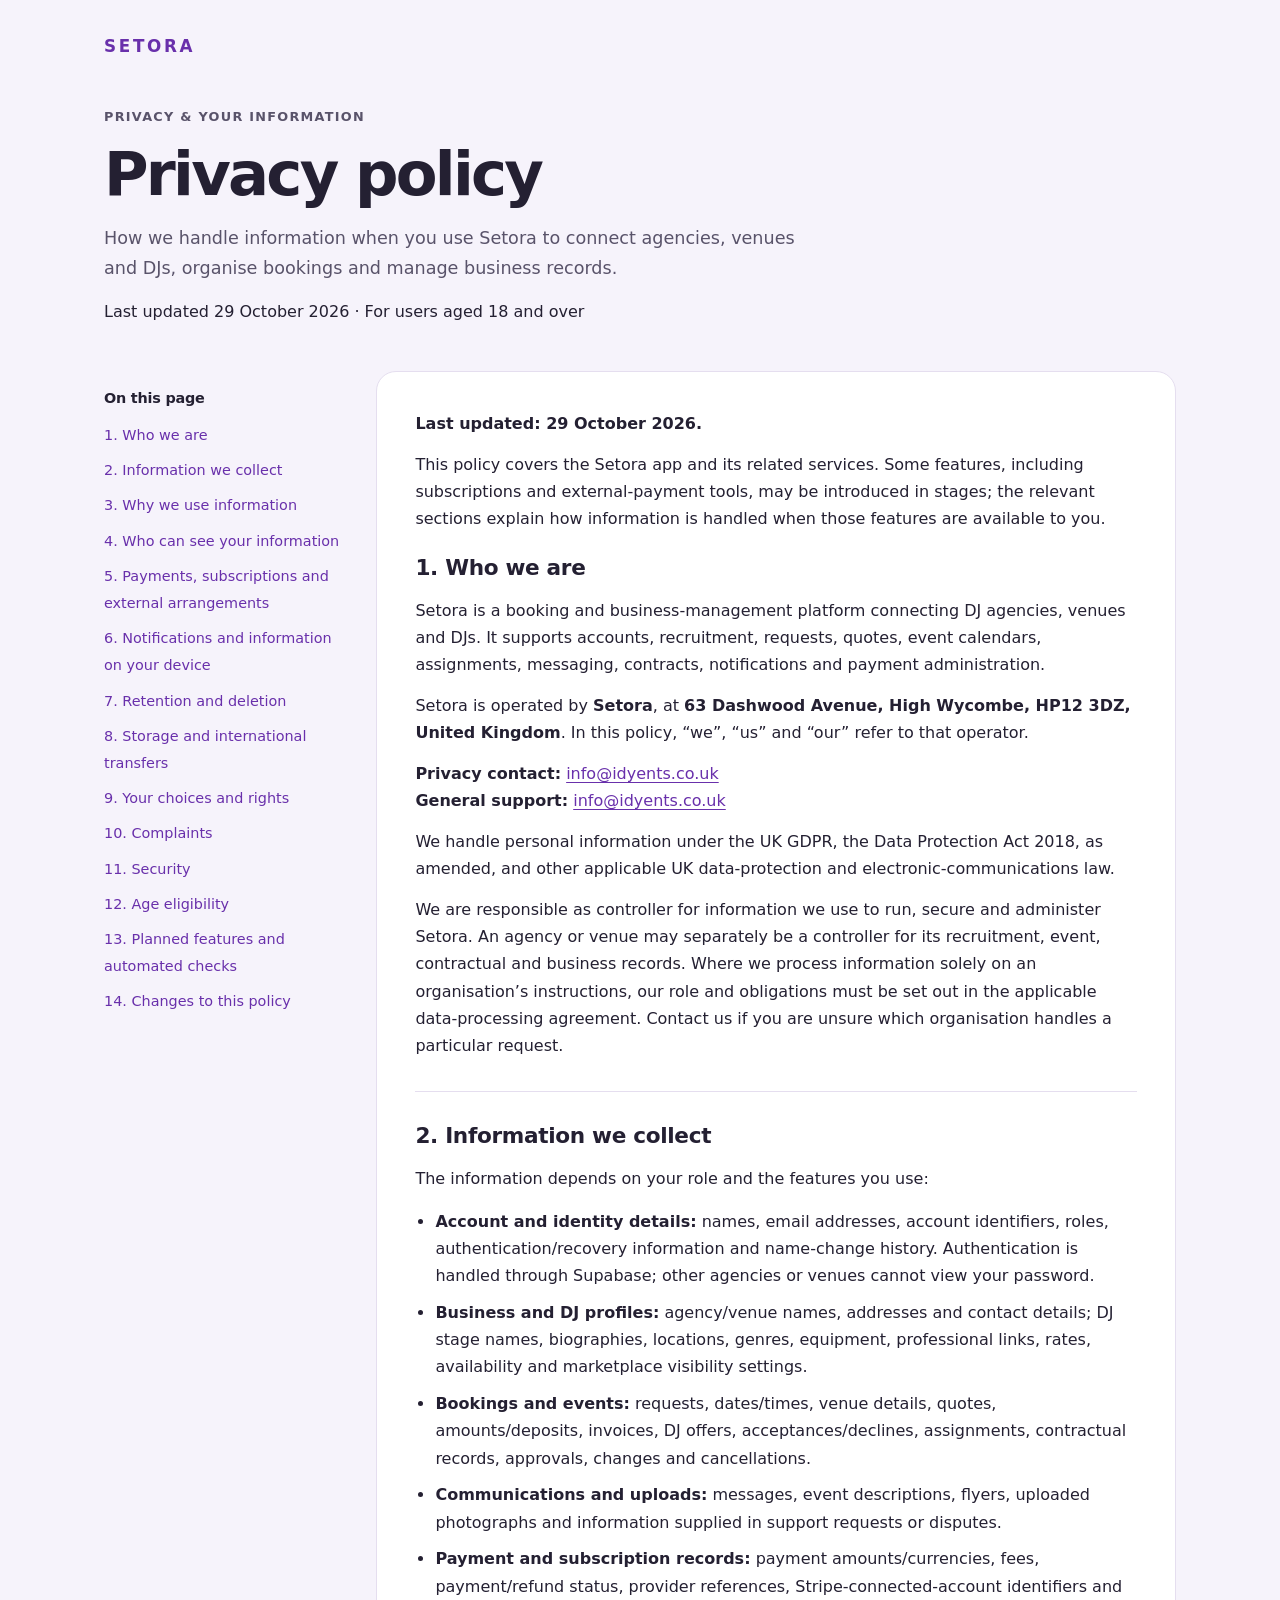
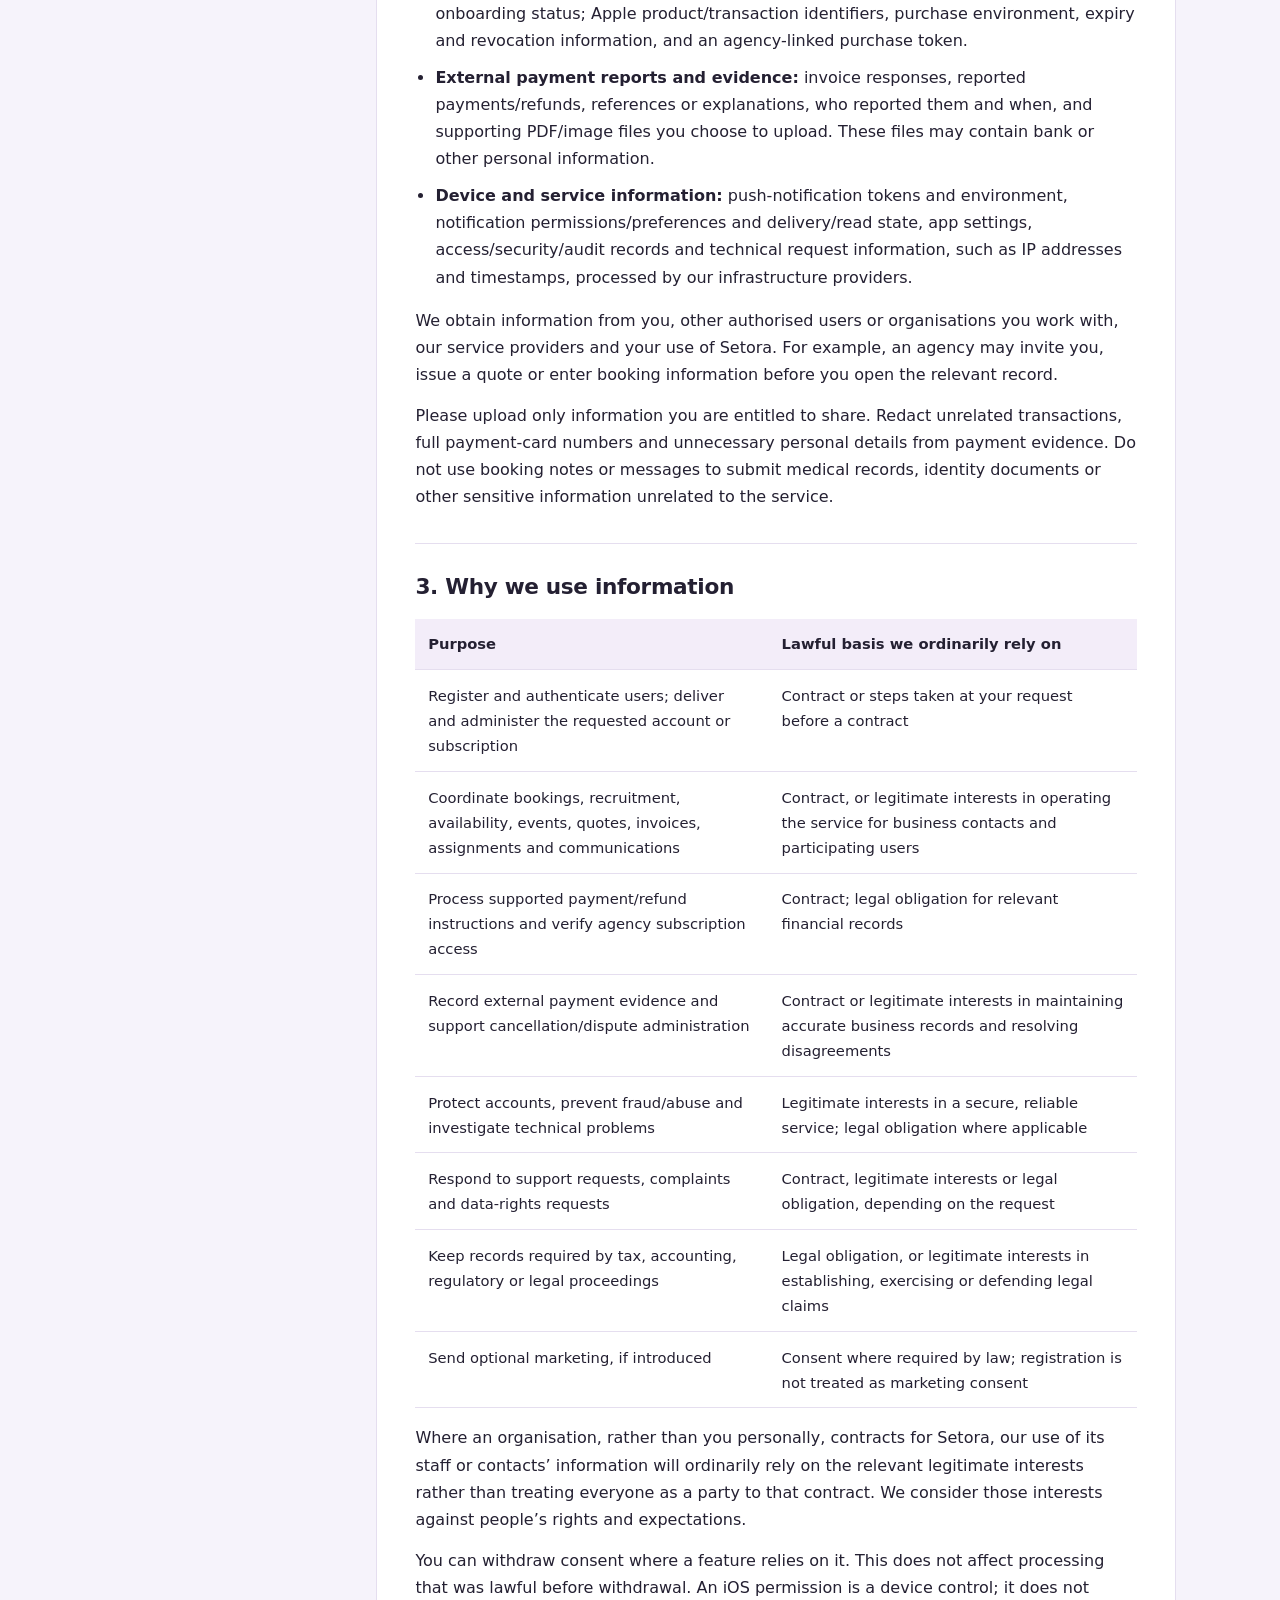
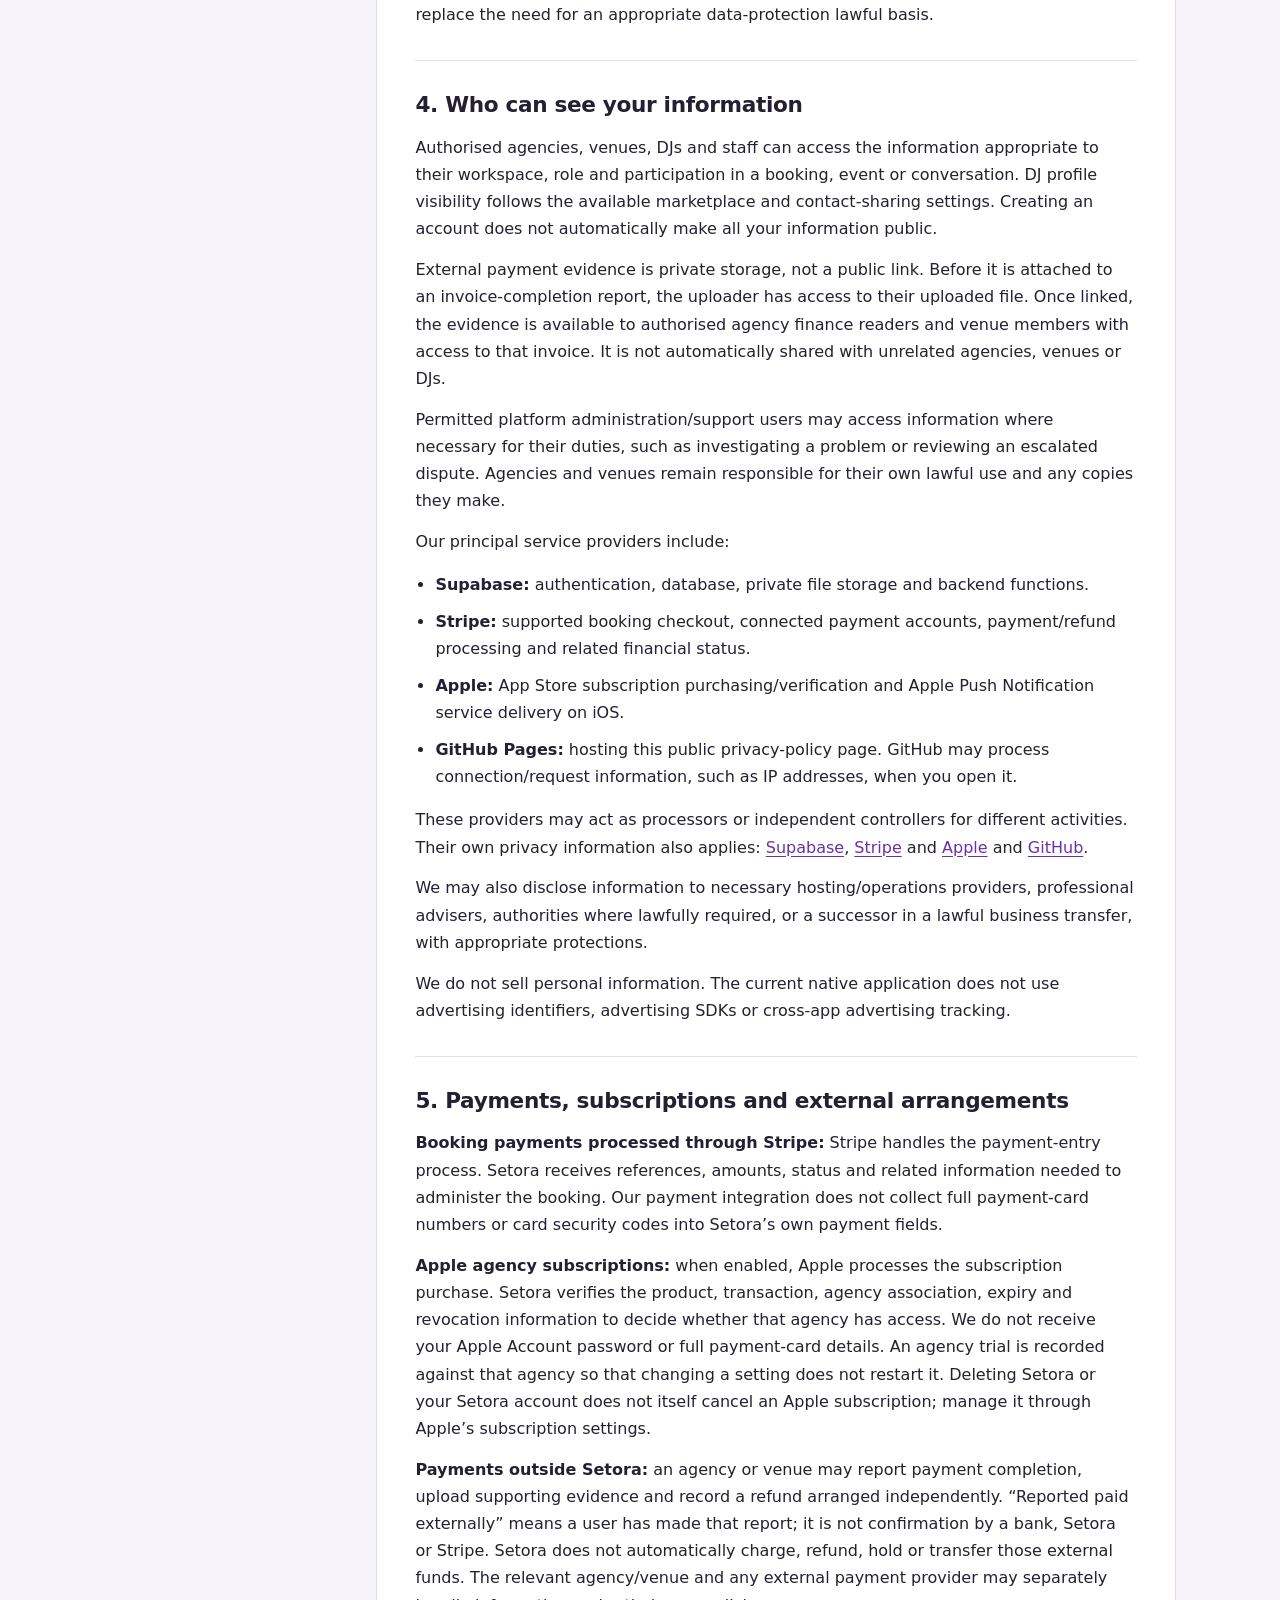
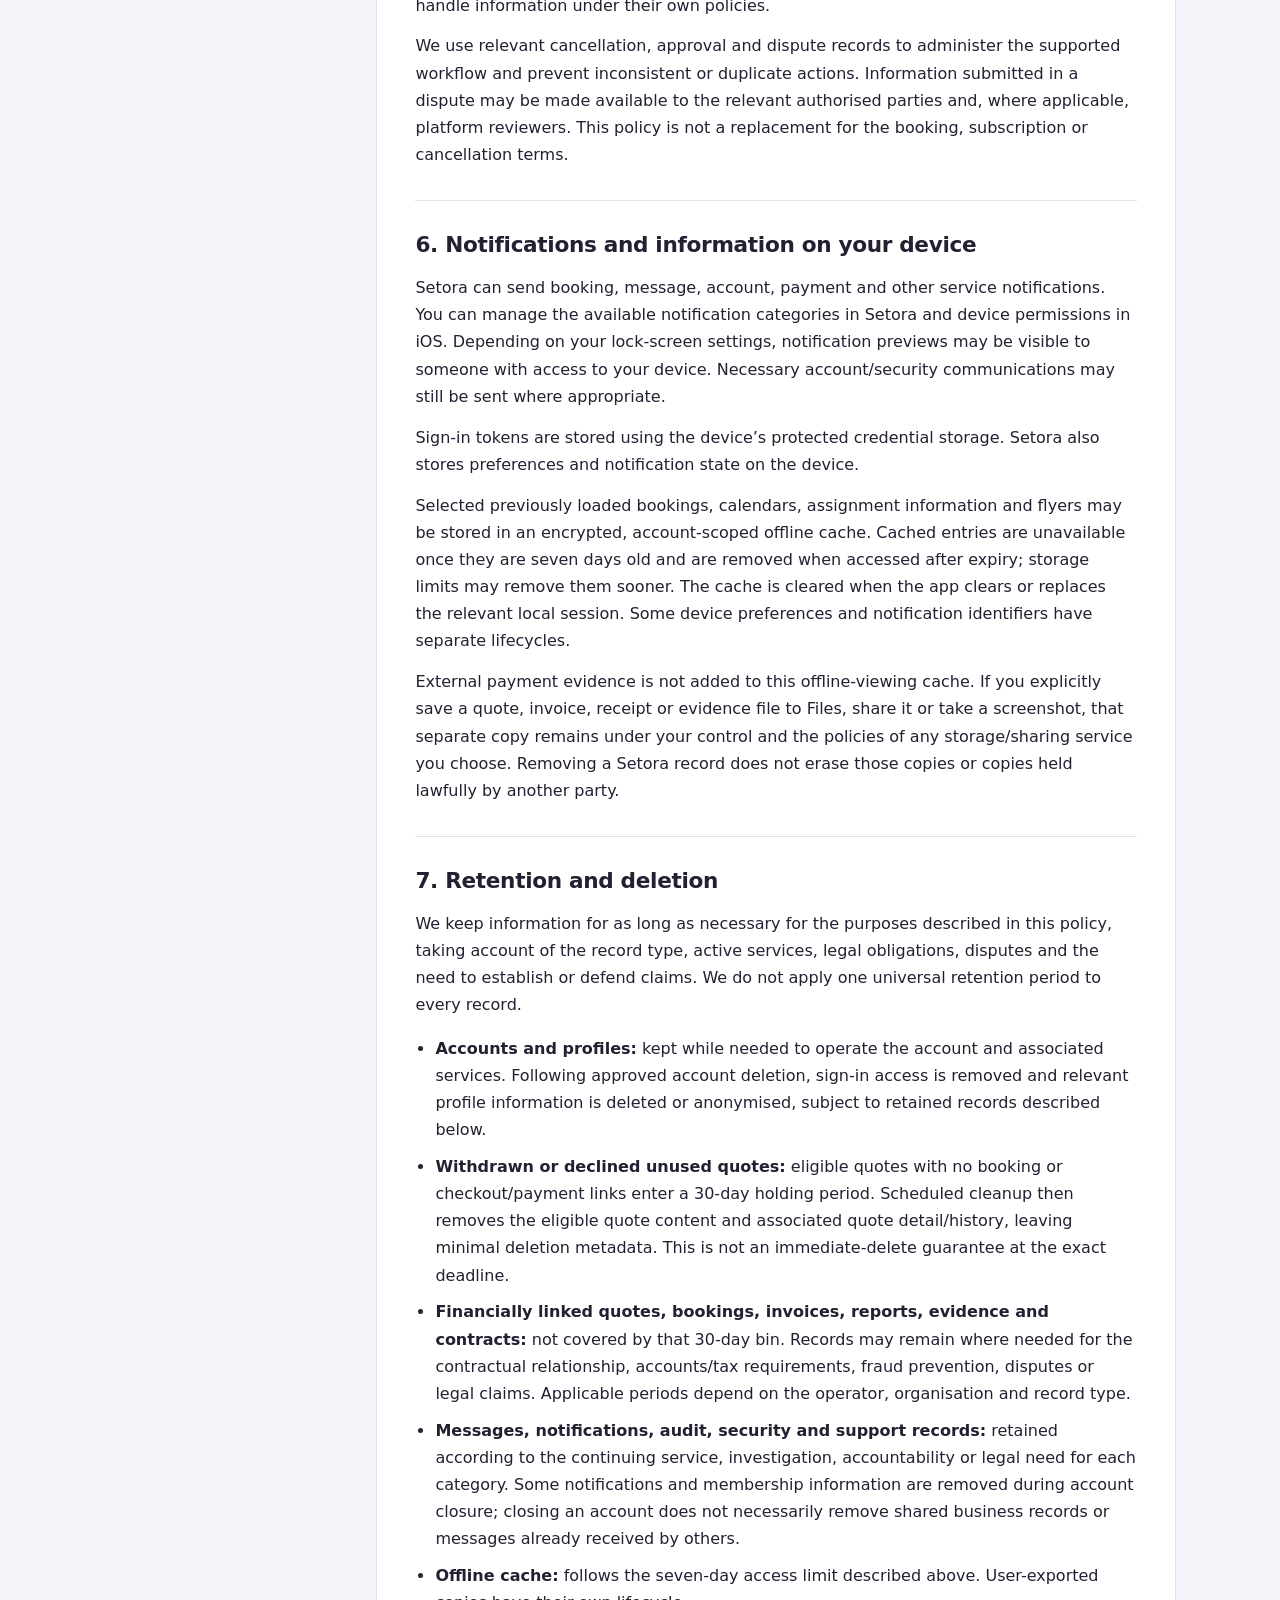
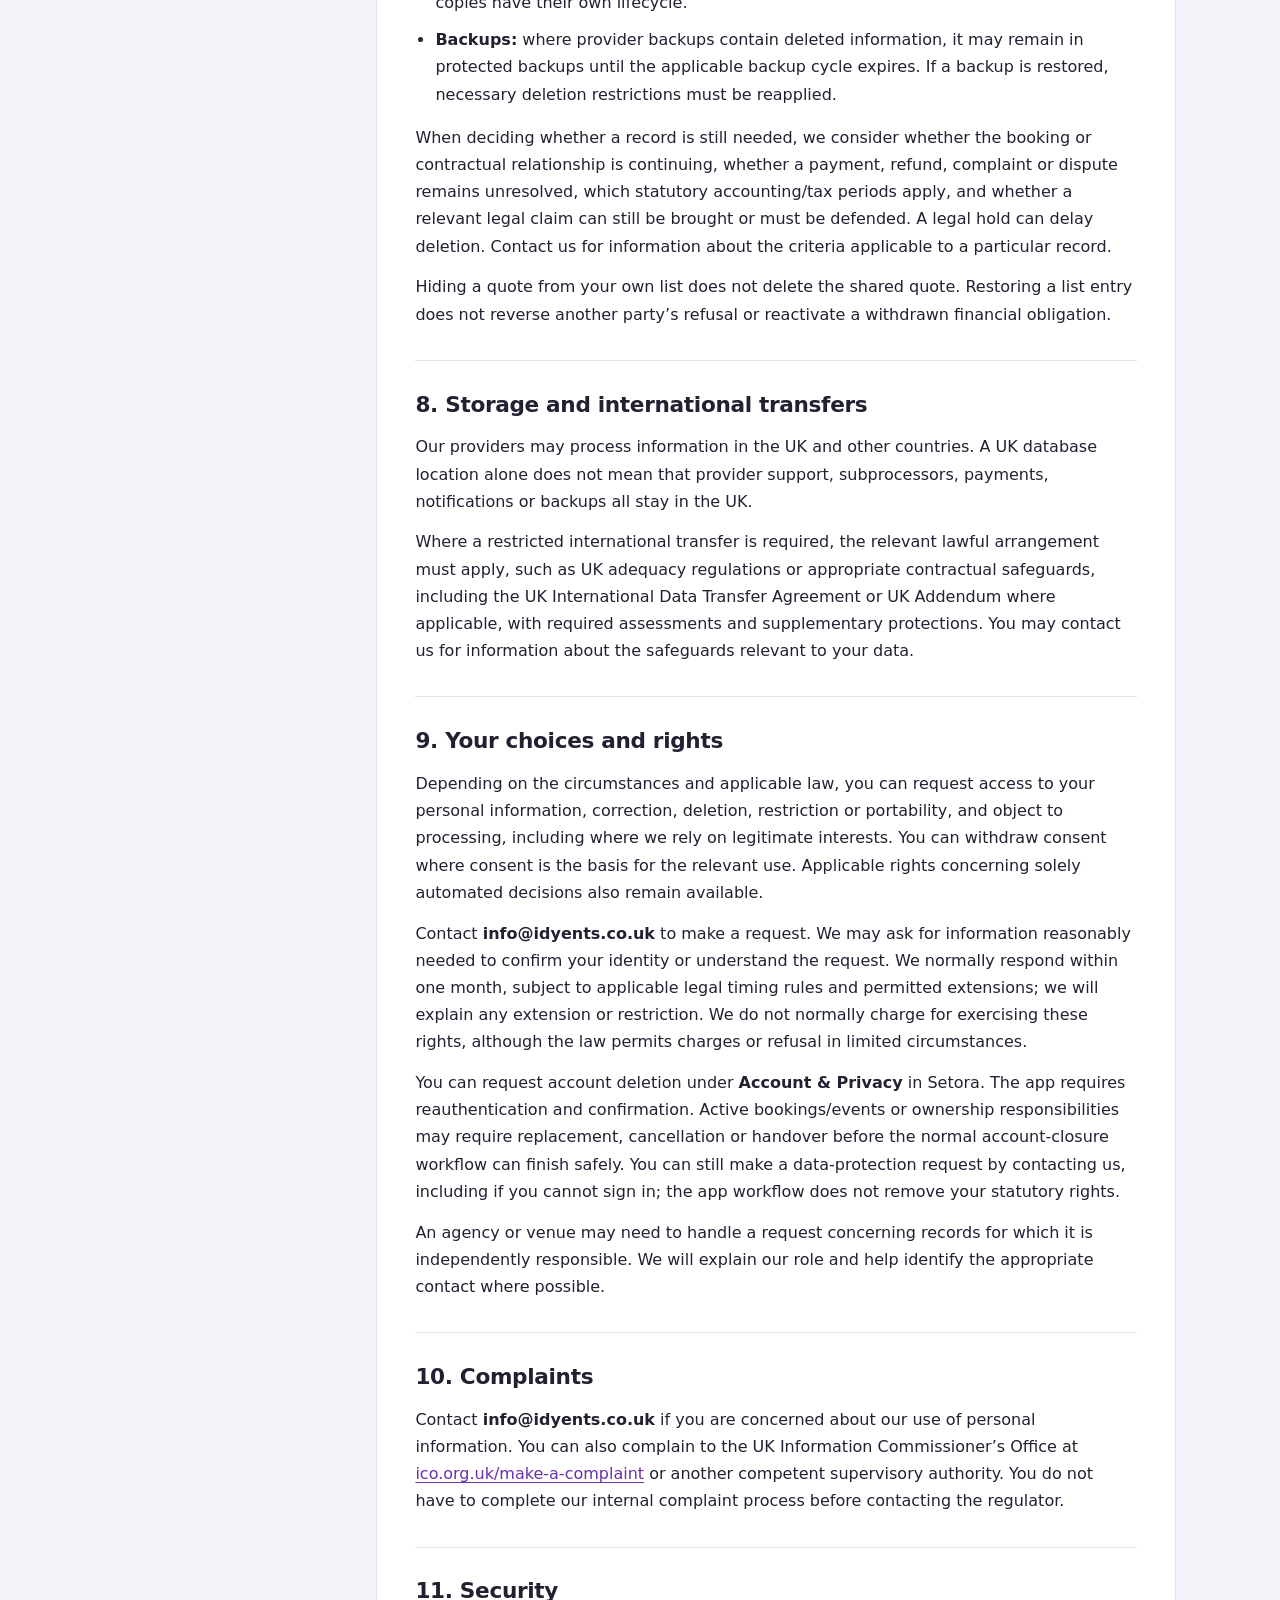
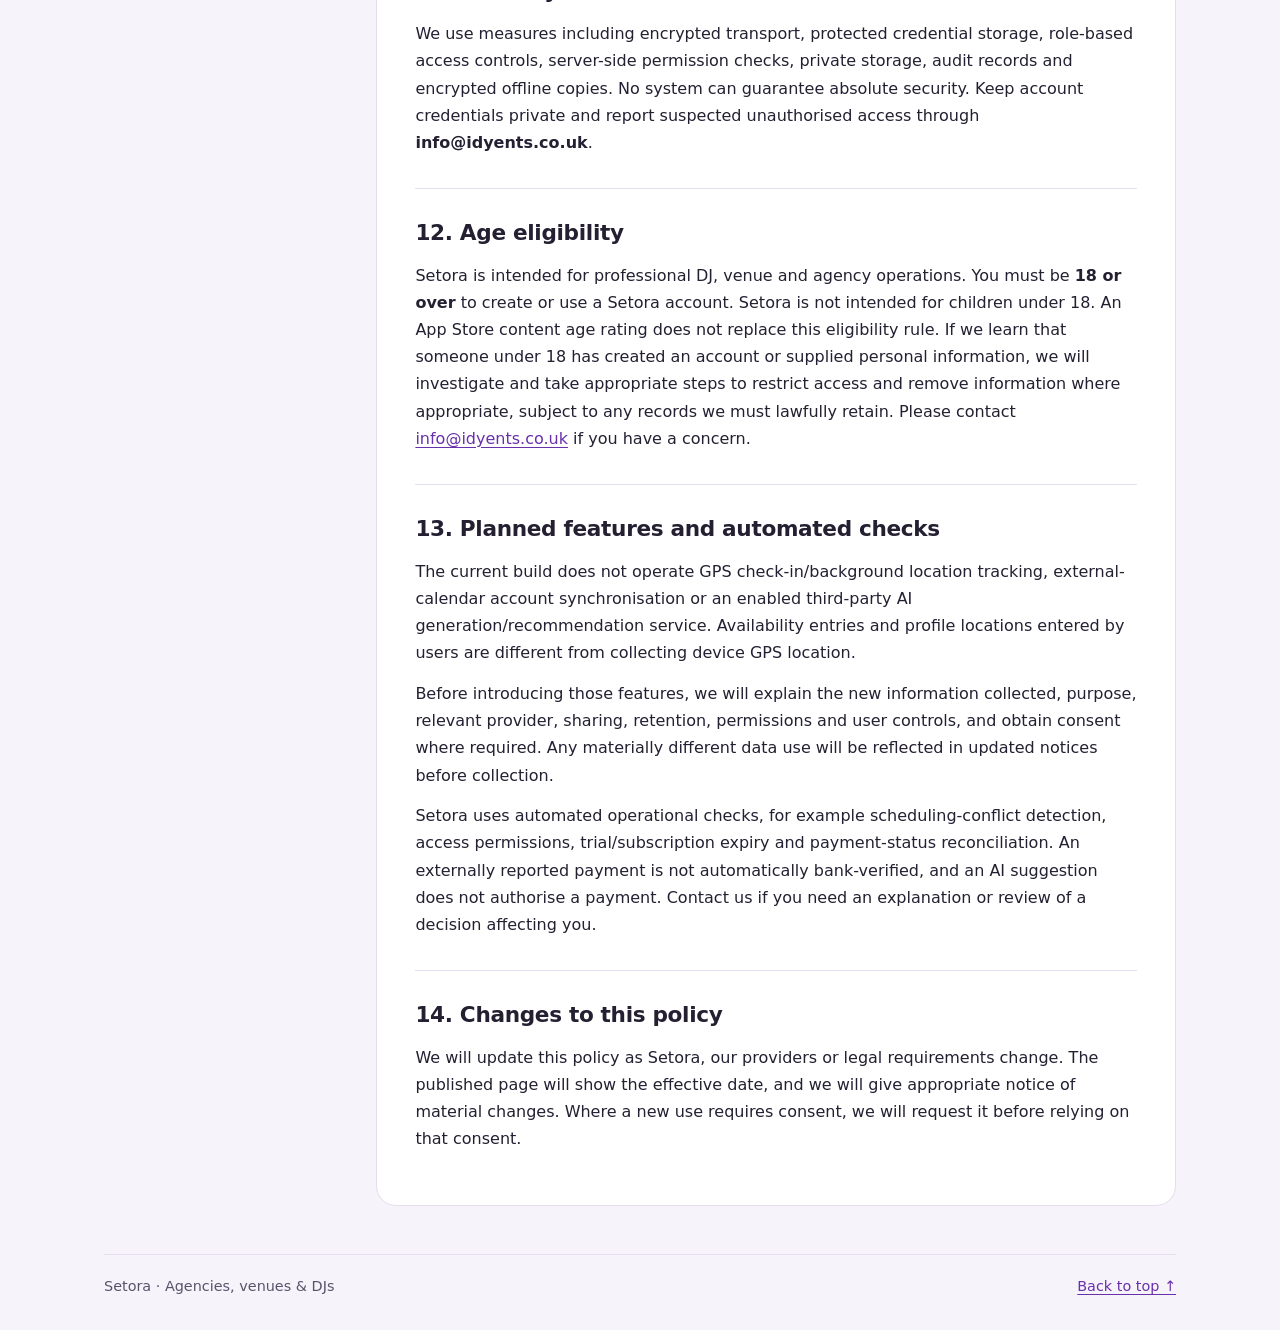
==== index.html @ c03aa136 "Publish Setora privacy policy" ====
<!doctype html>
<html lang="en-GB">
<head>
<meta charset="utf-8">
<meta name="viewport" content="width=device-width, initial-scale=1">
<meta name="robots" content="noindex, nofollow">
<meta name="description" content="How Setora handles personal information for DJ agencies, venues and DJs, including bookings, subscriptions, invoices and payment evidence.">
<title>Privacy Policy | Setora</title>
<style>
:root{color-scheme:light;--ink:#242032;--muted:#59536a;--purple:#6930ab;--line:#e5deef;--paper:#fff;--bg:#f6f3fb}
*{box-sizing:border-box}html{scroll-padding-top:1.5rem}body{margin:0;background:var(--bg);color:var(--ink);font:1rem/1.7 system-ui,-apple-system,BlinkMacSystemFont,"Segoe UI",sans-serif}
a{color:var(--purple);text-underline-offset:.18em;overflow-wrap:anywhere}a:hover{text-decoration-thickness:2px}a:focus-visible,[tabindex]:focus-visible{outline:3px solid #7532b8;outline-offset:4px;border-radius:3px}
.skip{position:absolute;left:1rem;top:-5rem;padding:.7rem;background:#fff;z-index:5}.skip:focus{top:1rem}
.masthead{max-width:1120px;margin:auto;padding:2rem 1.5rem 1rem}.brand{font-size:1.05rem;font-weight:800;letter-spacing:.16em;color:var(--purple)}
.hero{max-width:1120px;margin:auto;padding:1rem 1.5rem 2rem}.eyebrow{text-transform:uppercase;letter-spacing:.1em;color:var(--muted);font-size:.8rem;font-weight:700}h1{font-size:clamp(2.3rem,7vw,3.8rem);line-height:1.1;letter-spacing:-.045em;margin:.45rem 0 1rem}.intro{max-width:65ch;font-size:1.1rem;color:var(--muted)}
.draft{margin:1.5rem 0 0;padding:1rem 1.2rem;background:#fff7e7;border:1px solid #d8b267;border-radius:12px;color:#5b3f0e;max-width:80ch}
.layout{max-width:1120px;margin:auto;display:grid;grid-template-columns:240px minmax(0,1fr);gap:2rem;padding:0 1.5rem 3rem}nav{align-self:start;padding:1.1rem 0}nav h2{font-size:.9rem;margin:0 0 .8rem}nav ol{list-style:none;margin:0;padding:0}nav li{margin:0 0 .5rem}nav a{font-size:.9rem;text-decoration:none}nav a:hover{text-decoration:underline}
article{background:var(--paper);border:1px solid var(--line);border-radius:20px;padding:clamp(1.2rem,4vw,2.4rem);min-width:0}article>p:first-child{margin-top:0}section+section{border-top:1px solid var(--line);margin-top:2rem;padding-top:.5rem}h2{font-size:1.35rem;line-height:1.4;margin:1.3rem 0 .8rem;letter-spacing:-.015em}p{margin:.85rem 0}ul{padding-left:1.25rem}li{margin:.6rem 0}strong{font-weight:650}.placeholder{background:#fff3d4;color:#664900;border-radius:3px;padding:0 .12em;overflow-wrap:anywhere}
.table-wrap{overflow-x:auto;margin:1rem 0}table{width:100%;border-collapse:collapse;font-size:.92rem}th,td{border-bottom:1px solid var(--line);padding:.8rem;text-align:left;vertical-align:top}th{background:#f3edf9}td:first-child{width:49%}
footer{max-width:1120px;margin:auto;padding:0 1.5rem 2rem;color:var(--muted);font-size:.9rem}.footer-inner{border-top:1px solid var(--line);padding-top:1.2rem;display:flex;justify-content:space-between;gap:1rem;flex-wrap:wrap}
@media(max-width:780px){.layout{grid-template-columns:1fr;gap:1rem}nav{border:1px solid var(--line);border-radius:14px;padding:1rem;background:#fff}nav ol{columns:2;column-gap:1.2rem}nav li{break-inside:avoid}.hero{padding-bottom:1.25rem}}@media(max-width:420px){nav ol{columns:1}th,td{padding:.55rem}.layout{padding-inline:1rem}.hero,.masthead{padding-inline:1rem}}
@media print{body{background:#fff;color:#000;font-size:10pt}.skip,nav,.draft,.footer-inner a{display:none}.layout{display:block;padding:0;max-width:none}article{border:0;padding:0}.masthead,.hero{padding:.5rem 0}h1{font-size:26pt}h2{break-after:avoid}.placeholder{background:none;color:#000;border:1px solid #999}.table-wrap{overflow:visible}a{color:#000}footer{padding:.5rem 0}section{break-inside:auto}}
</style>
</head>
<body id="top">
<a class="skip" href="#policy">Skip to privacy policy</a>
<header class="masthead"><span class="brand">SETORA</span></header>
<div class="hero">
<p class="eyebrow">Privacy &amp; your information</p>
<h1>Privacy policy</h1>
<p class="intro">How we handle information when you use Setora to connect agencies, venues and DJs, organise bookings and manage business records.</p>
<p class="updated">Last updated 29 October 2026 · For users aged 18 and over</p>
</div>
<div class="layout">
<nav aria-label="Policy contents"><h2>On this page</h2><ol><li><a href="#section-1">1. Who we are</a></li><li><a href="#section-2">2. Information we collect</a></li><li><a href="#section-3">3. Why we use information</a></li><li><a href="#section-4">4. Who can see your information</a></li><li><a href="#section-5">5. Payments, subscriptions and external arrangements</a></li><li><a href="#section-6">6. Notifications and information on your device</a></li><li><a href="#section-7">7. Retention and deletion</a></li><li><a href="#section-8">8. Storage and international transfers</a></li><li><a href="#section-9">9. Your choices and rights</a></li><li><a href="#section-10">10. Complaints</a></li><li><a href="#section-11">11. Security</a></li><li><a href="#section-12">12. Age eligibility</a></li><li><a href="#section-13">13. Planned features and automated checks</a></li><li><a href="#section-14">14. Changes to this policy</a></li></ol></nav>
<main id="policy" tabindex="-1"><article aria-label="Setora privacy policy"><p><strong>Last updated: 29 October 2026.</strong></p><p>This policy covers the Setora app and its related services. Some features, including subscriptions and external-payment tools, may be introduced in stages; the relevant sections explain how information is handled when those features are available to you.</p><section id="section-1" aria-labelledby="section-1-heading"><h2 id="section-1-heading">1. Who we are</h2><p>Setora is a booking and business-management platform connecting DJ agencies, venues and DJs. It supports accounts, recruitment, requests, quotes, event calendars, assignments, messaging, contracts, notifications and payment administration.</p><p>Setora is operated by <strong>Setora</strong>, at <strong>63 Dashwood Avenue, High Wycombe, HP12 3DZ, United Kingdom</strong>. In this policy, “we”, “us” and “our” refer to that operator.</p><p><strong>Privacy contact:</strong> <a href="mailto:info@idyents.co.uk">info@idyents.co.uk</a><br><strong>General support:</strong> <a href="mailto:info@idyents.co.uk">info@idyents.co.uk</a></p><p>We handle personal information under the UK GDPR, the Data Protection Act 2018, as amended, and other applicable UK data-protection and electronic-communications law.</p><p>We are responsible as controller for information we use to run, secure and administer Setora. An agency or venue may separately be a controller for its recruitment, event, contractual and business records. Where we process information solely on an organisation’s instructions, our role and obligations must be set out in the applicable data-processing agreement. Contact us if you are unsure which organisation handles a particular request.</p></section><section id="section-2" aria-labelledby="section-2-heading"><h2 id="section-2-heading">2. Information we collect</h2><p>The information depends on your role and the features you use:</p><ul><li><strong>Account and identity details:</strong> names, email addresses, account identifiers, roles, authentication/recovery information and name-change history. Authentication is handled through Supabase; other agencies or venues cannot view your password.</li><li><strong>Business and DJ profiles:</strong> agency/venue names, addresses and contact details; DJ stage names, biographies, locations, genres, equipment, professional links, rates, availability and marketplace visibility settings.</li><li><strong>Bookings and events:</strong> requests, dates/times, venue details, quotes, amounts/deposits, invoices, DJ offers, acceptances/declines, assignments, contractual records, approvals, changes and cancellations.</li><li><strong>Communications and uploads:</strong> messages, event descriptions, flyers, uploaded photographs and information supplied in support requests or disputes.</li><li><strong>Payment and subscription records:</strong> payment amounts/currencies, fees, payment/refund status, provider references, Stripe-connected-account identifiers and onboarding status; Apple product/transaction identifiers, purchase environment, expiry and revocation information, and an agency-linked purchase token.</li><li><strong>External payment reports and evidence:</strong> invoice responses, reported payments/refunds, references or explanations, who reported them and when, and supporting PDF/image files you choose to upload. These files may contain bank or other personal information.</li><li><strong>Device and service information:</strong> push-notification tokens and environment, notification permissions/preferences and delivery/read state, app settings, access/security/audit records and technical request information, such as IP addresses and timestamps, processed by our infrastructure providers.</li></ul><p>We obtain information from you, other authorised users or organisations you work with, our service providers and your use of Setora. For example, an agency may invite you, issue a quote or enter booking information before you open the relevant record.</p><p>Please upload only information you are entitled to share. Redact unrelated transactions, full payment-card numbers and unnecessary personal details from payment evidence. Do not use booking notes or messages to submit medical records, identity documents or other sensitive information unrelated to the service.</p></section><section id="section-3" aria-labelledby="section-3-heading"><h2 id="section-3-heading">3. Why we use information</h2><div class="table-wrap" tabindex="0" role="region" aria-label="Purposes and lawful bases"><table><thead><tr><th scope="col">Purpose</th><th scope="col">Lawful basis we ordinarily rely on</th></tr></thead><tbody><tr><td>Register and authenticate users; deliver and administer the requested account or subscription</td><td>Contract or steps taken at your request before a contract</td></tr><tr><td>Coordinate bookings, recruitment, availability, events, quotes, invoices, assignments and communications</td><td>Contract, or legitimate interests in operating the service for business contacts and participating users</td></tr><tr><td>Process supported payment/refund instructions and verify agency subscription access</td><td>Contract; legal obligation for relevant financial records</td></tr><tr><td>Record external payment evidence and support cancellation/dispute administration</td><td>Contract or legitimate interests in maintaining accurate business records and resolving disagreements</td></tr><tr><td>Protect accounts, prevent fraud/abuse and investigate technical problems</td><td>Legitimate interests in a secure, reliable service; legal obligation where applicable</td></tr><tr><td>Respond to support requests, complaints and data-rights requests</td><td>Contract, legitimate interests or legal obligation, depending on the request</td></tr><tr><td>Keep records required by tax, accounting, regulatory or legal proceedings</td><td>Legal obligation, or legitimate interests in establishing, exercising or defending legal claims</td></tr><tr><td>Send optional marketing, if introduced</td><td>Consent where required by law; registration is not treated as marketing consent</td></tr></tbody></table></div><p>Where an organisation, rather than you personally, contracts for Setora, our use of its staff or contacts’ information will ordinarily rely on the relevant legitimate interests rather than treating everyone as a party to that contract. We consider those interests against people’s rights and expectations.</p><p>You can withdraw consent where a feature relies on it. This does not affect processing that was lawful before withdrawal. An iOS permission is a device control; it does not replace the need for an appropriate data-protection lawful basis.</p></section><section id="section-4" aria-labelledby="section-4-heading"><h2 id="section-4-heading">4. Who can see your information</h2><p>Authorised agencies, venues, DJs and staff can access the information appropriate to their workspace, role and participation in a booking, event or conversation. DJ profile visibility follows the available marketplace and contact-sharing settings. Creating an account does not automatically make all your information public.</p><p>External payment evidence is private storage, not a public link. Before it is attached to an invoice-completion report, the uploader has access to their uploaded file. Once linked, the evidence is available to authorised agency finance readers and venue members with access to that invoice. It is not automatically shared with unrelated agencies, venues or DJs.</p><p>Permitted platform administration/support users may access information where necessary for their duties, such as investigating a problem or reviewing an escalated dispute. Agencies and venues remain responsible for their own lawful use and any copies they make.</p><p>Our principal service providers include:</p><ul><li><strong>Supabase:</strong> authentication, database, private file storage and backend functions.</li><li><strong>Stripe:</strong> supported booking checkout, connected payment accounts, payment/refund processing and related financial status.</li><li><strong>Apple:</strong> App Store subscription purchasing/verification and Apple Push Notification service delivery on iOS.</li><li><strong>GitHub Pages:</strong> hosting this public privacy-policy page. GitHub may process connection/request information, such as IP addresses, when you open it.</li></ul><p>These providers may act as processors or independent controllers for different activities. Their own privacy information also applies: <a href="https://supabase.com/privacy">Supabase</a>, <a href="https://stripe.com/privacy">Stripe</a> and <a href="https://www.apple.com/legal/privacy/">Apple</a> and <a href="https://docs.github.com/en/site-policy/privacy-policies/github-general-privacy-statement">GitHub</a>.</p><p>We may also disclose information to necessary hosting/operations providers, professional advisers, authorities where lawfully required, or a successor in a lawful business transfer, with appropriate protections.</p><p>We do not sell personal information. The current native application does not use advertising identifiers, advertising SDKs or cross-app advertising tracking.</p></section><section id="section-5" aria-labelledby="section-5-heading"><h2 id="section-5-heading">5. Payments, subscriptions and external arrangements</h2><p><strong>Booking payments processed through Stripe:</strong> Stripe handles the payment-entry process. Setora receives references, amounts, status and related information needed to administer the booking. Our payment integration does not collect full payment-card numbers or card security codes into Setora’s own payment fields.</p><p><strong>Apple agency subscriptions:</strong> when enabled, Apple processes the subscription purchase. Setora verifies the product, transaction, agency association, expiry and revocation information to decide whether that agency has access. We do not receive your Apple Account password or full payment-card details. An agency trial is recorded against that agency so that changing a setting does not restart it. Deleting Setora or your Setora account does not itself cancel an Apple subscription; manage it through Apple’s subscription settings.</p><p><strong>Payments outside Setora:</strong> an agency or venue may report payment completion, upload supporting evidence and record a refund arranged independently. “Reported paid externally” means a user has made that report; it is not confirmation by a bank, Setora or Stripe. Setora does not automatically charge, refund, hold or transfer those external funds. The relevant agency/venue and any external payment provider may separately handle information under their own policies.</p><p>We use relevant cancellation, approval and dispute records to administer the supported workflow and prevent inconsistent or duplicate actions. Information submitted in a dispute may be made available to the relevant authorised parties and, where applicable, platform reviewers. This policy is not a replacement for the booking, subscription or cancellation terms.</p></section><section id="section-6" aria-labelledby="section-6-heading"><h2 id="section-6-heading">6. Notifications and information on your device</h2><p>Setora can send booking, message, account, payment and other service notifications. You can manage the available notification categories in Setora and device permissions in iOS. Depending on your lock-screen settings, notification previews may be visible to someone with access to your device. Necessary account/security communications may still be sent where appropriate.</p><p>Sign-in tokens are stored using the device’s protected credential storage. Setora also stores preferences and notification state on the device.</p><p>Selected previously loaded bookings, calendars, assignment information and flyers may be stored in an encrypted, account-scoped offline cache. Cached entries are unavailable once they are seven days old and are removed when accessed after expiry; storage limits may remove them sooner. The cache is cleared when the app clears or replaces the relevant local session. Some device preferences and notification identifiers have separate lifecycles.</p><p>External payment evidence is not added to this offline-viewing cache. If you explicitly save a quote, invoice, receipt or evidence file to Files, share it or take a screenshot, that separate copy remains under your control and the policies of any storage/sharing service you choose. Removing a Setora record does not erase those copies or copies held lawfully by another party.</p></section><section id="section-7" aria-labelledby="section-7-heading"><h2 id="section-7-heading">7. Retention and deletion</h2><p>We keep information for as long as necessary for the purposes described in this policy, taking account of the record type, active services, legal obligations, disputes and the need to establish or defend claims. We do not apply one universal retention period to every record.</p><ul><li><strong>Accounts and profiles:</strong> kept while needed to operate the account and associated services. Following approved account deletion, sign-in access is removed and relevant profile information is deleted or anonymised, subject to retained records described below.</li><li><strong>Withdrawn or declined unused quotes:</strong> eligible quotes with no booking or checkout/payment links enter a 30-day holding period. Scheduled cleanup then removes the eligible quote content and associated quote detail/history, leaving minimal deletion metadata. This is not an immediate-delete guarantee at the exact deadline.</li><li><strong>Financially linked quotes, bookings, invoices, reports, evidence and contracts:</strong> not covered by that 30-day bin. Records may remain where needed for the contractual relationship, accounts/tax requirements, fraud prevention, disputes or legal claims. Applicable periods depend on the operator, organisation and record type.</li><li><strong>Messages, notifications, audit, security and support records:</strong> retained according to the continuing service, investigation, accountability or legal need for each category. Some notifications and membership information are removed during account closure; closing an account does not necessarily remove shared business records or messages already received by others.</li><li><strong>Offline cache:</strong> follows the seven-day access limit described above. User-exported copies have their own lifecycle.</li><li><strong>Backups:</strong> where provider backups contain deleted information, it may remain in protected backups until the applicable backup cycle expires. If a backup is restored, necessary deletion restrictions must be reapplied.</li></ul><p>When deciding whether a record is still needed, we consider whether the booking or contractual relationship is continuing, whether a payment, refund, complaint or dispute remains unresolved, which statutory accounting/tax periods apply, and whether a relevant legal claim can still be brought or must be defended. A legal hold can delay deletion. Contact us for information about the criteria applicable to a particular record.</p><p>Hiding a quote from your own list does not delete the shared quote. Restoring a list entry does not reverse another party’s refusal or reactivate a withdrawn financial obligation.</p></section><section id="section-8" aria-labelledby="section-8-heading"><h2 id="section-8-heading">8. Storage and international transfers</h2><p>Our providers may process information in the UK and other countries. A UK database location alone does not mean that provider support, subprocessors, payments, notifications or backups all stay in the UK.</p><p>Where a restricted international transfer is required, the relevant lawful arrangement must apply, such as UK adequacy regulations or appropriate contractual safeguards, including the UK International Data Transfer Agreement or UK Addendum where applicable, with required assessments and supplementary protections. You may contact us for information about the safeguards relevant to your data.</p></section><section id="section-9" aria-labelledby="section-9-heading"><h2 id="section-9-heading">9. Your choices and rights</h2><p>Depending on the circumstances and applicable law, you can request access to your personal information, correction, deletion, restriction or portability, and object to processing, including where we rely on legitimate interests. You can withdraw consent where consent is the basis for the relevant use. Applicable rights concerning solely automated decisions also remain available.</p><p>Contact <strong>info@idyents.co.uk</strong> to make a request. We may ask for information reasonably needed to confirm your identity or understand the request. We normally respond within one month, subject to applicable legal timing rules and permitted extensions; we will explain any extension or restriction. We do not normally charge for exercising these rights, although the law permits charges or refusal in limited circumstances.</p><p>You can request account deletion under <strong>Account &amp; Privacy</strong> in Setora. The app requires reauthentication and confirmation. Active bookings/events or ownership responsibilities may require replacement, cancellation or handover before the normal account-closure workflow can finish safely. You can still make a data-protection request by contacting us, including if you cannot sign in; the app workflow does not remove your statutory rights.</p><p>An agency or venue may need to handle a request concerning records for which it is independently responsible. We will explain our role and help identify the appropriate contact where possible.</p></section><section id="section-10" aria-labelledby="section-10-heading"><h2 id="section-10-heading">10. Complaints</h2><p>Contact <strong>info@idyents.co.uk</strong> if you are concerned about our use of personal information. You can also complain to the UK Information Commissioner’s Office at <a href="https://ico.org.uk/make-a-complaint/">ico.org.uk/make-a-complaint</a> or another competent supervisory authority. You do not have to complete our internal complaint process before contacting the regulator.</p></section><section id="section-11" aria-labelledby="section-11-heading"><h2 id="section-11-heading">11. Security</h2><p>We use measures including encrypted transport, protected credential storage, role-based access controls, server-side permission checks, private storage, audit records and encrypted offline copies. No system can guarantee absolute security. Keep account credentials private and report suspected unauthorised access through <strong>info@idyents.co.uk</strong>.</p></section><section id="section-12" aria-labelledby="section-12-heading"><h2 id="section-12-heading">12. Age eligibility</h2><p>Setora is intended for professional DJ, venue and agency operations. You must be <strong>18 or over</strong> to create or use a Setora account. Setora is not intended for children under 18. An App Store content age rating does not replace this eligibility rule. If we learn that someone under 18 has created an account or supplied personal information, we will investigate and take appropriate steps to restrict access and remove information where appropriate, subject to any records we must lawfully retain. Please contact <a href="mailto:info@idyents.co.uk">info@idyents.co.uk</a> if you have a concern.</p></section><section id="section-13" aria-labelledby="section-13-heading"><h2 id="section-13-heading">13. Planned features and automated checks</h2><p>The current build does not operate GPS check-in/background location tracking, external-calendar account synchronisation or an enabled third-party AI generation/recommendation service. Availability entries and profile locations entered by users are different from collecting device GPS location.</p><p>Before introducing those features, we will explain the new information collected, purpose, relevant provider, sharing, retention, permissions and user controls, and obtain consent where required. Any materially different data use will be reflected in updated notices before collection.</p><p>Setora uses automated operational checks, for example scheduling-conflict detection, access permissions, trial/subscription expiry and payment-status reconciliation. An externally reported payment is not automatically bank-verified, and an AI suggestion does not authorise a payment. Contact us if you need an explanation or review of a decision affecting you.</p></section><section id="section-14" aria-labelledby="section-14-heading"><h2 id="section-14-heading">14. Changes to this policy</h2><p>We will update this policy as Setora, our providers or legal requirements change. The published page will show the effective date, and we will give appropriate notice of material changes. Where a new use requires consent, we will request it before relying on that consent.</p></section></article></main>
</div>
<footer><div class="footer-inner"><span>Setora · Agencies, venues &amp; DJs</span><a href="#top">Back to top ↑</a></div></footer>
</body>
</html>
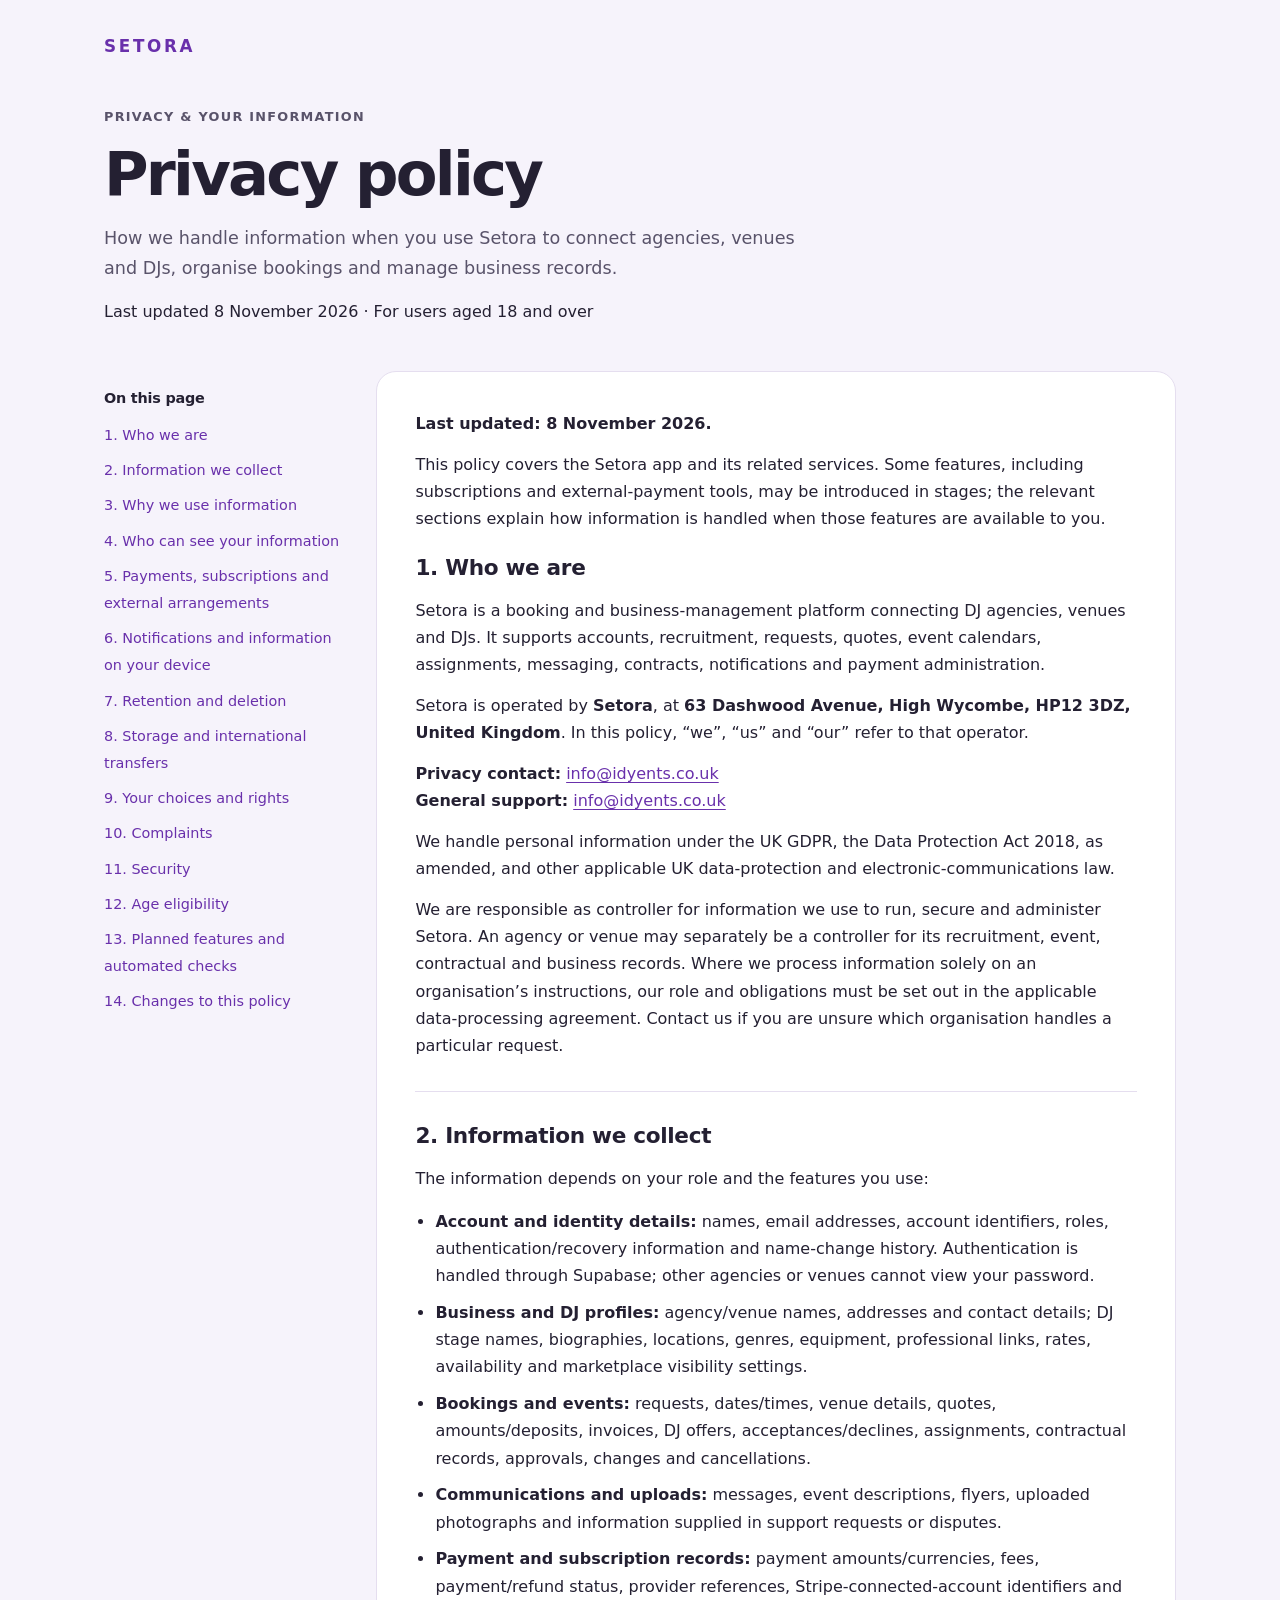
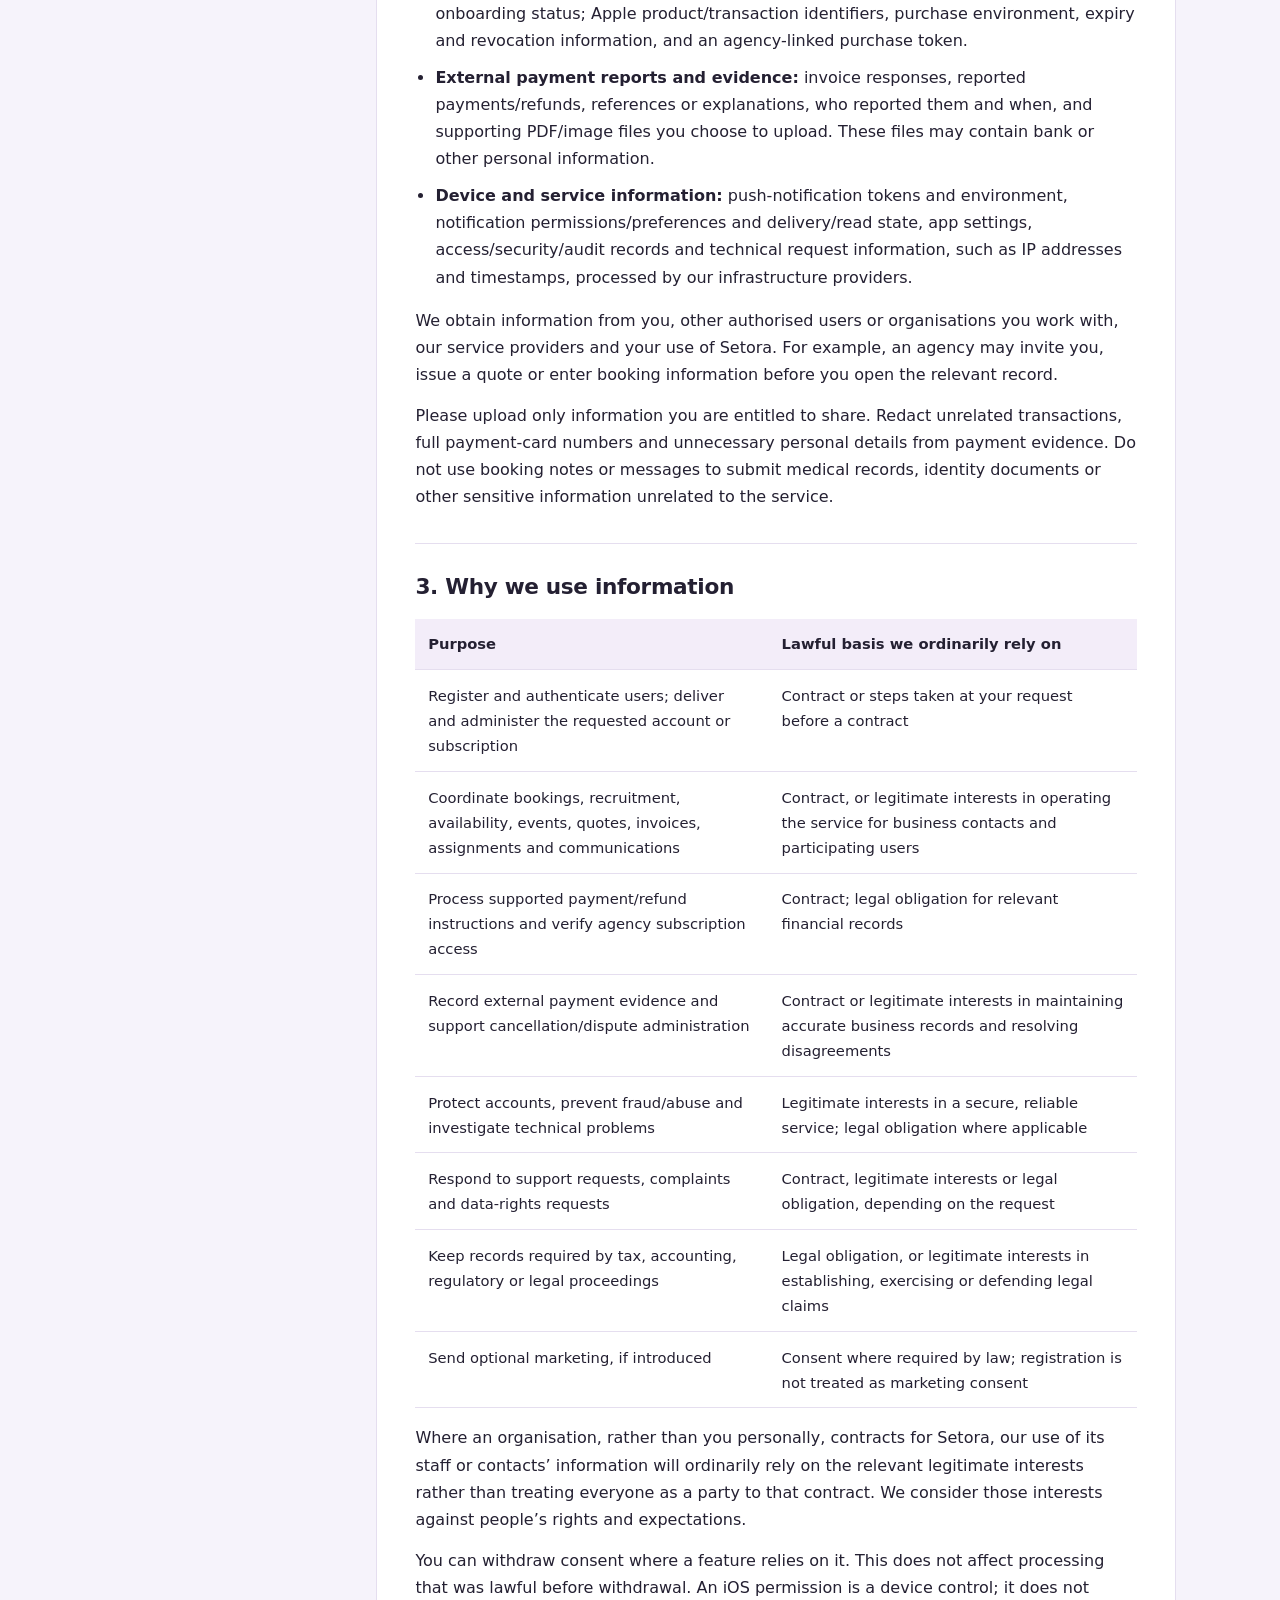
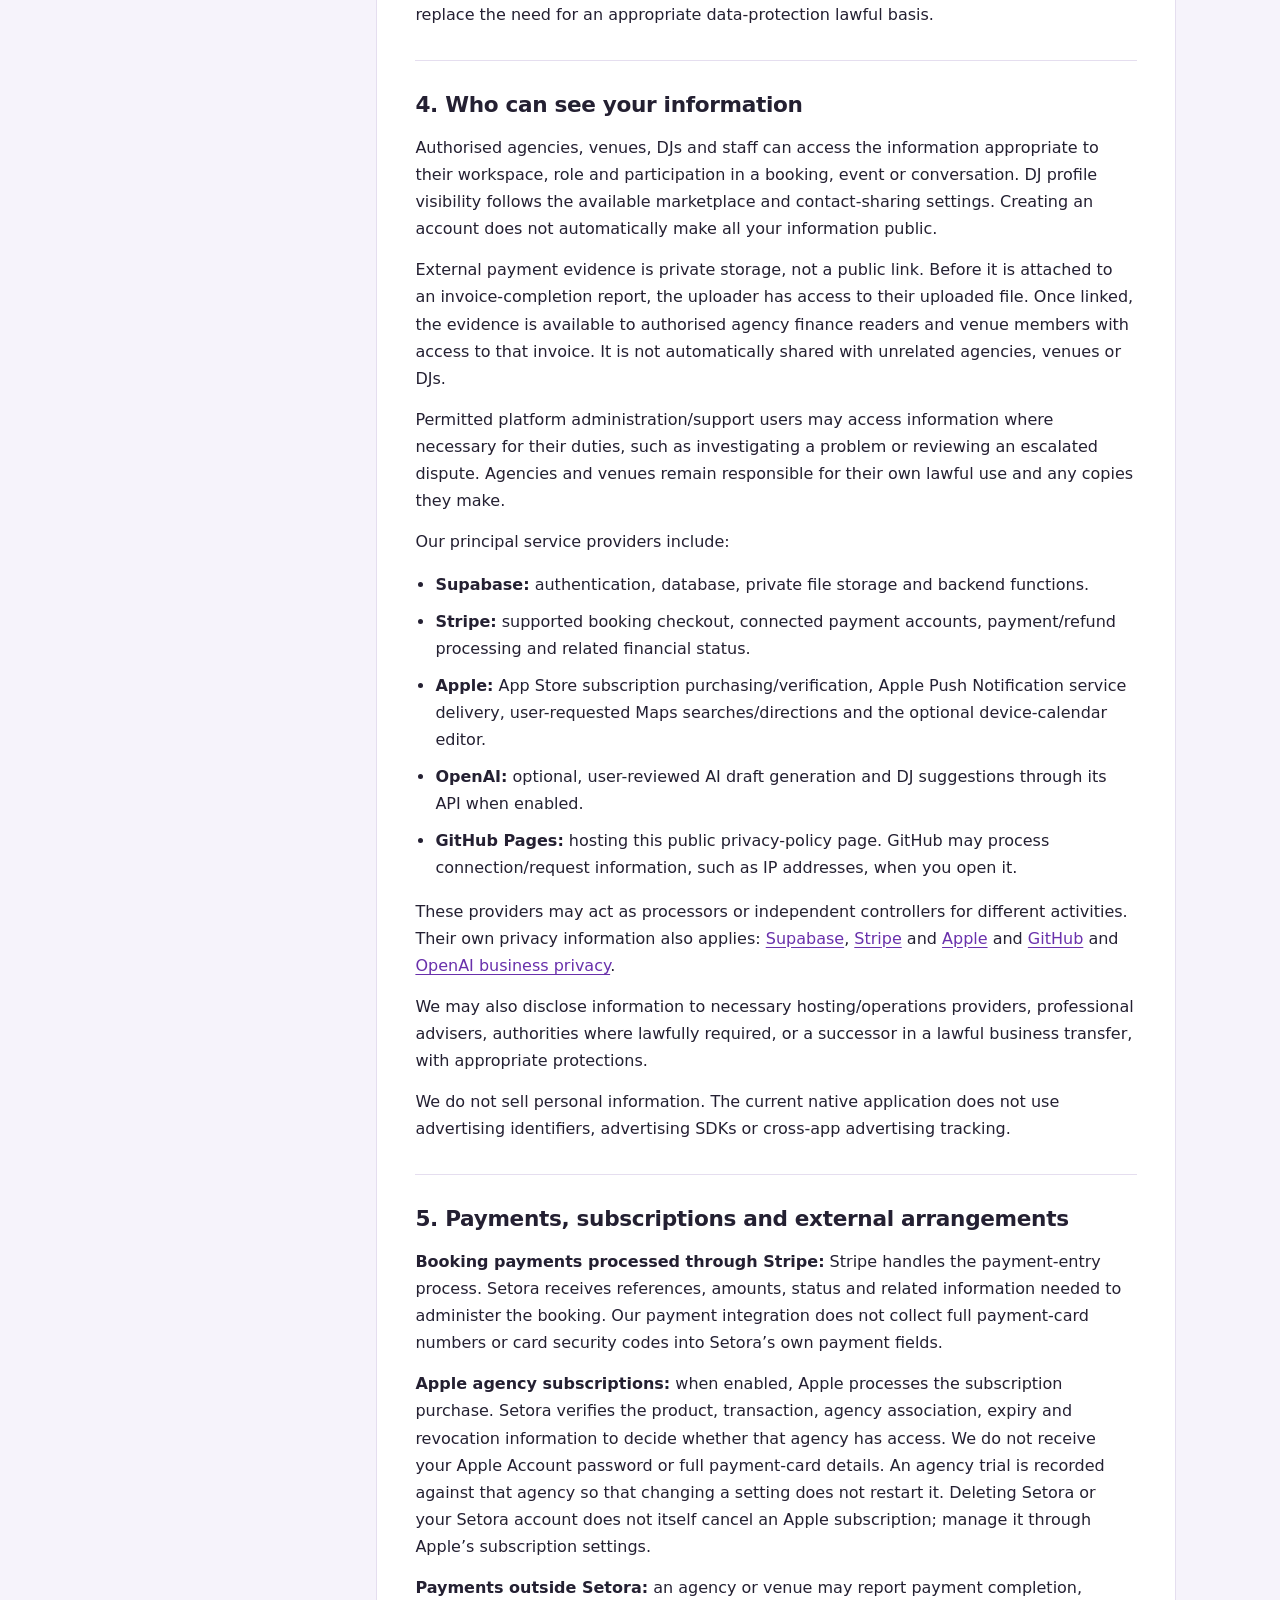
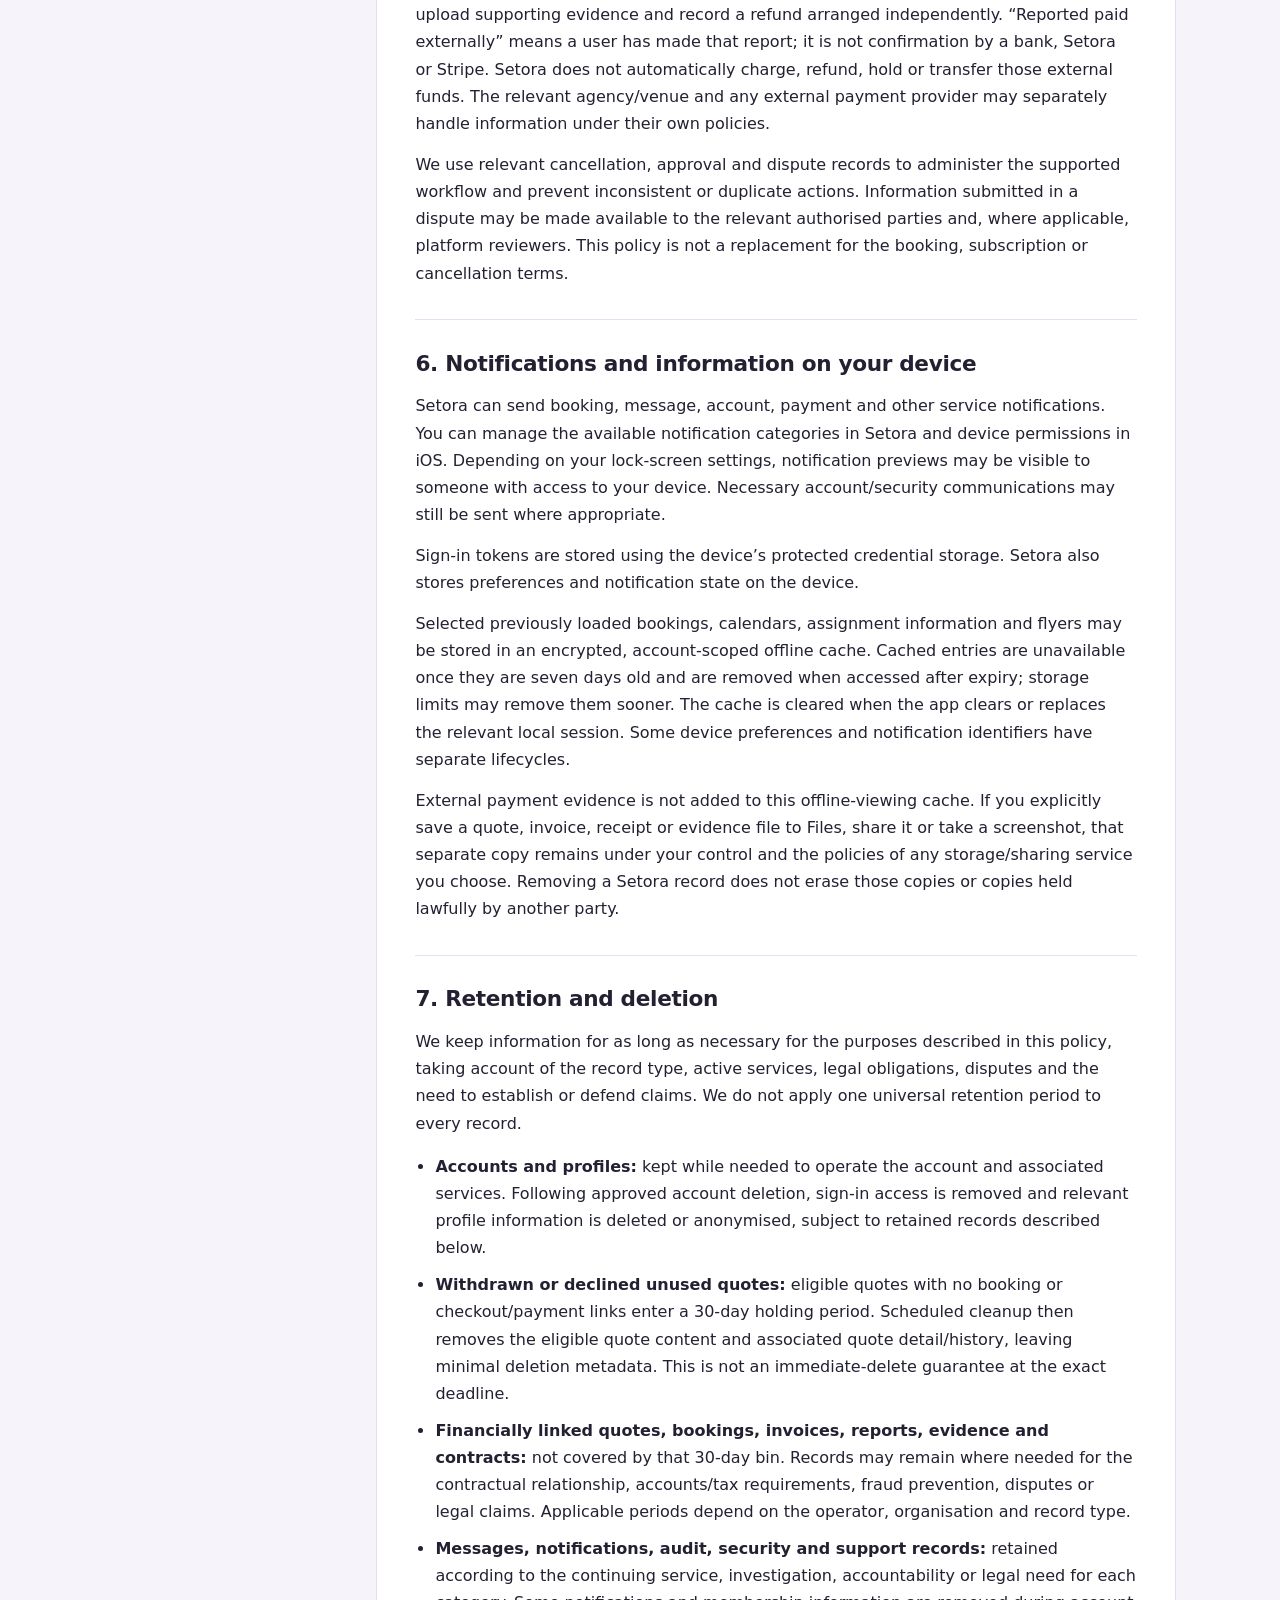
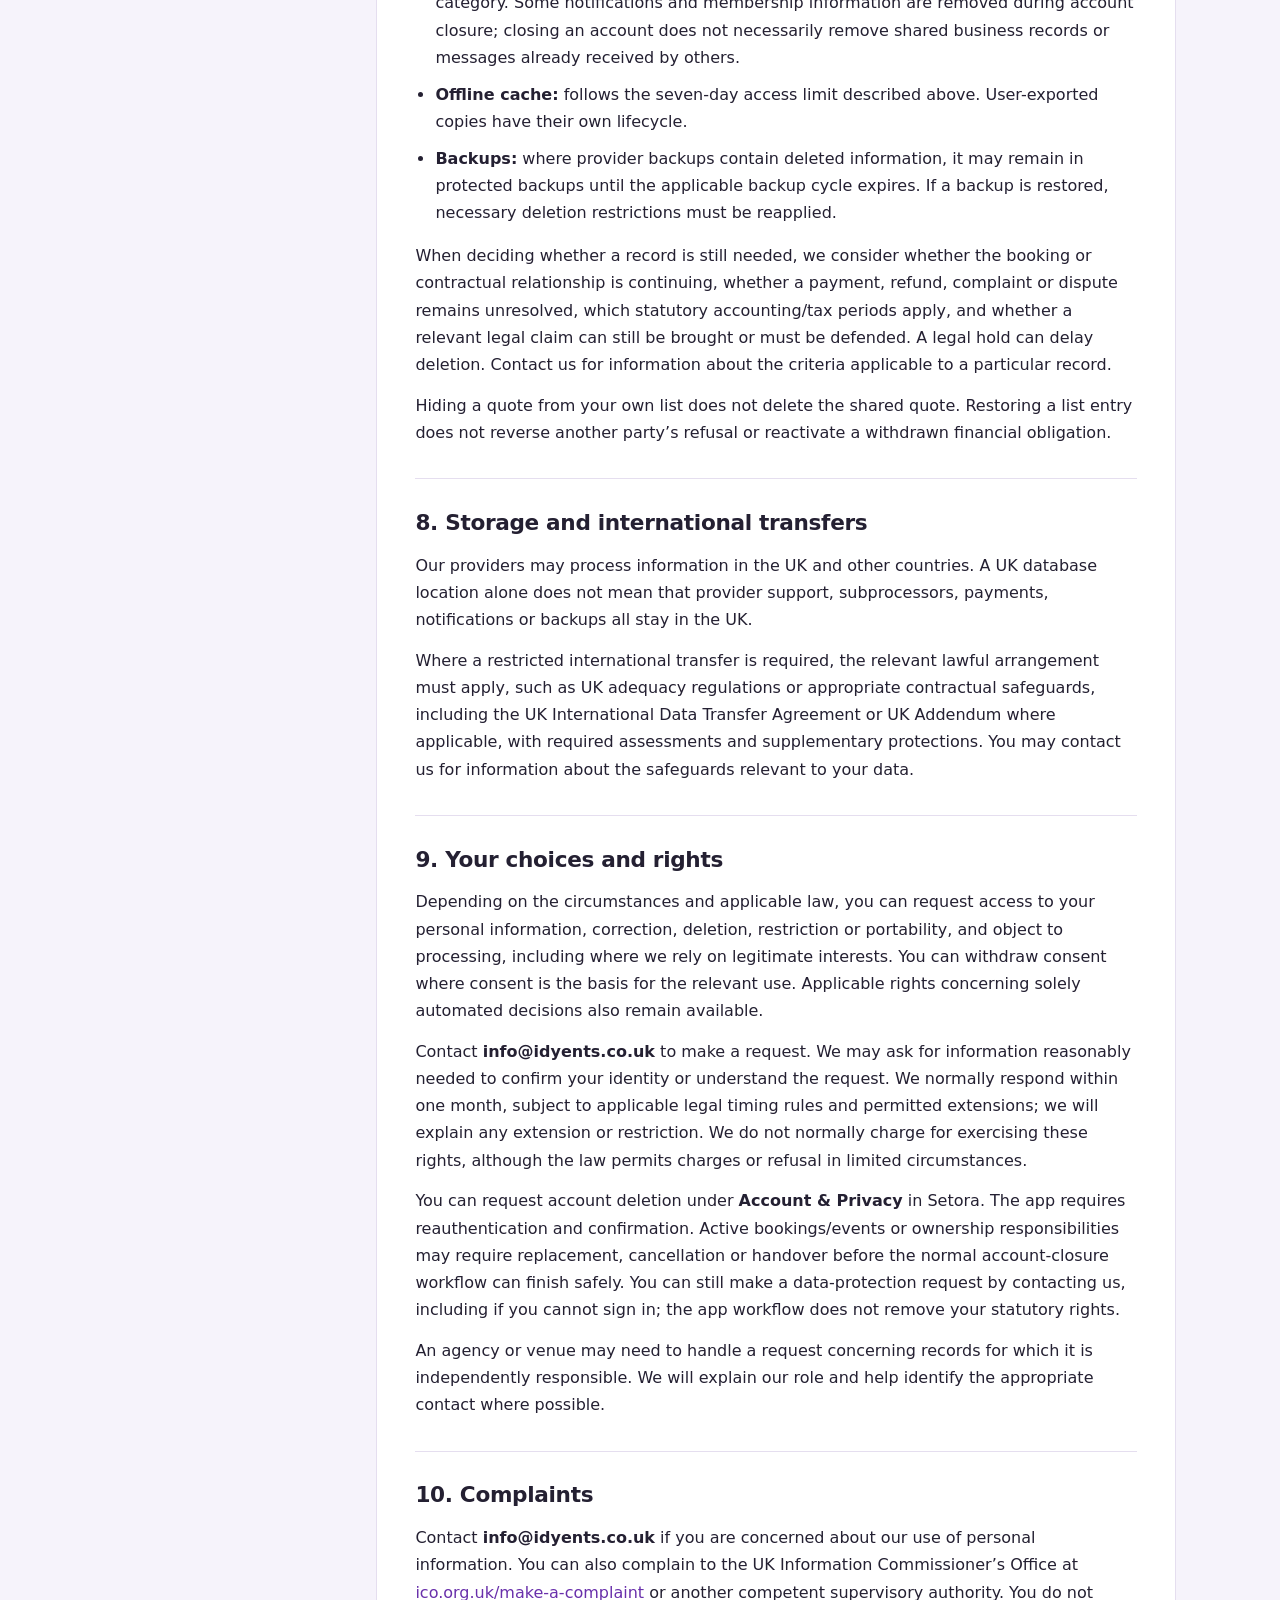
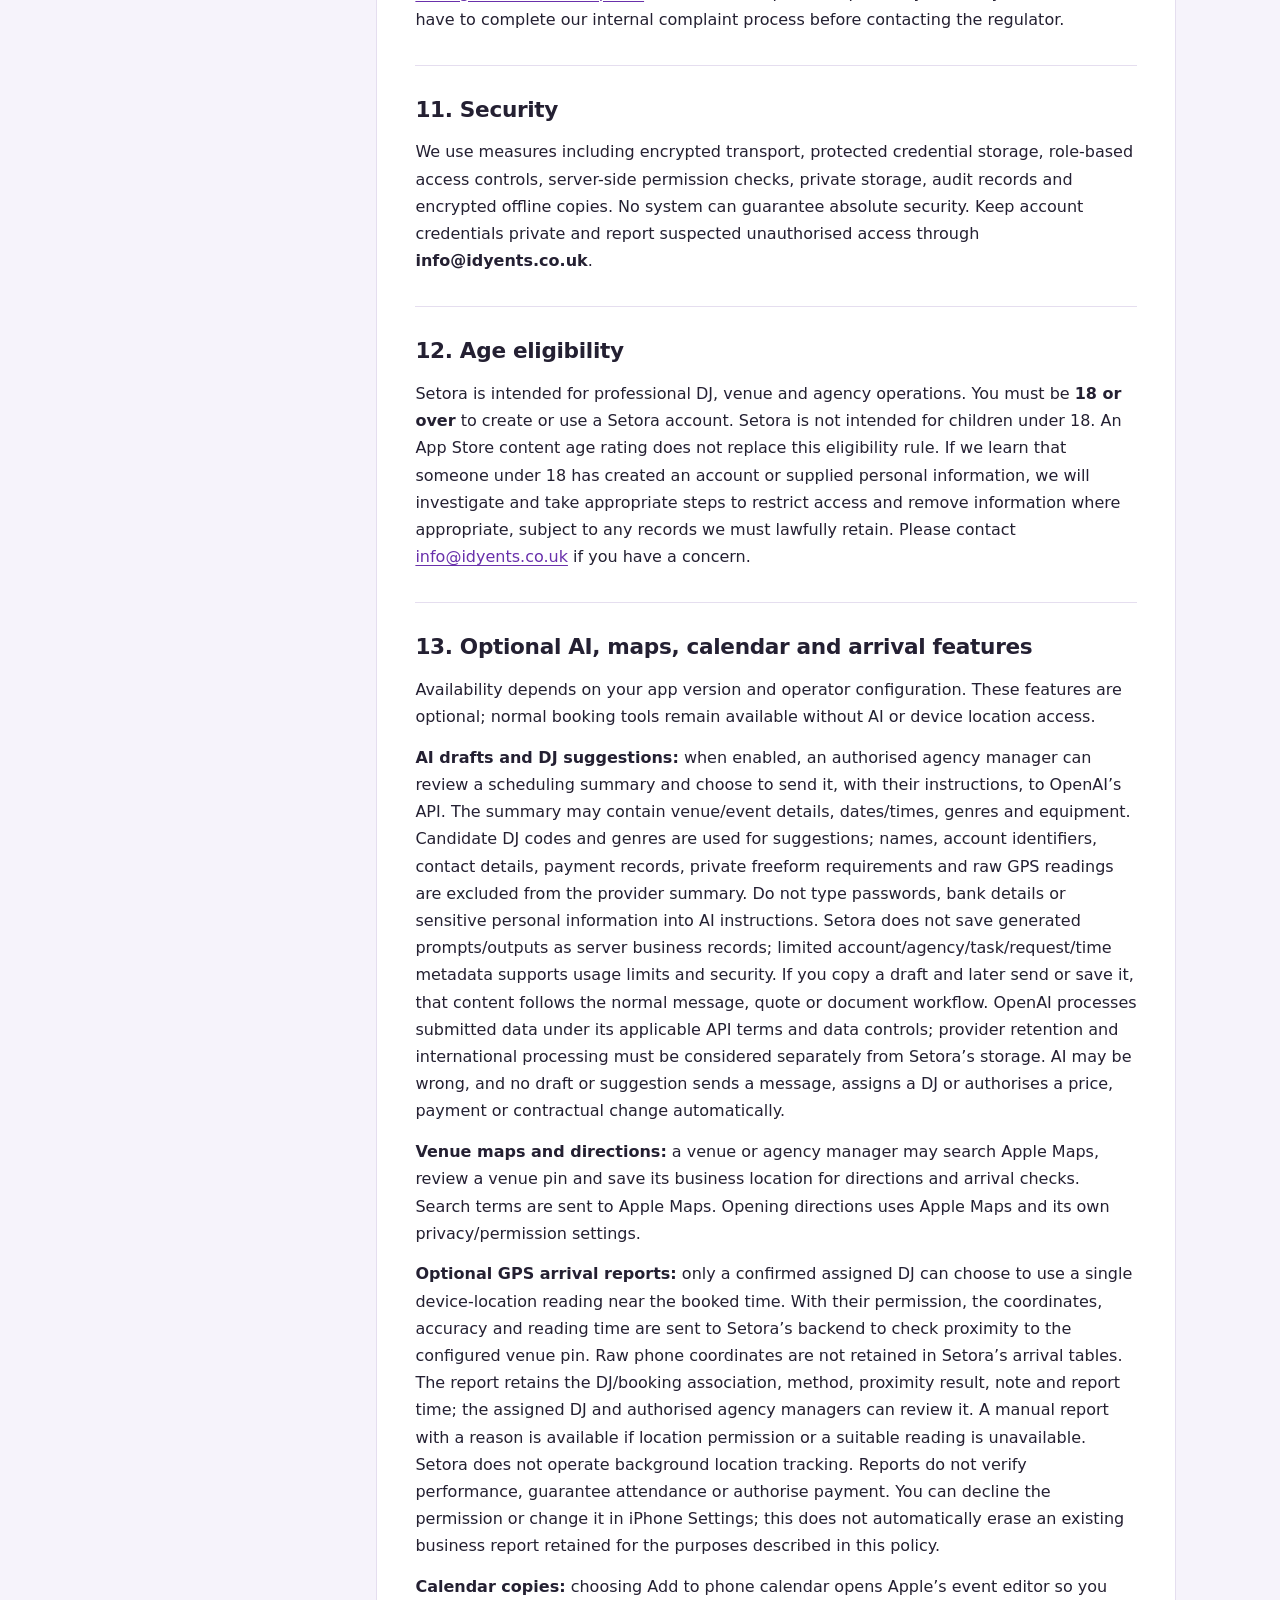
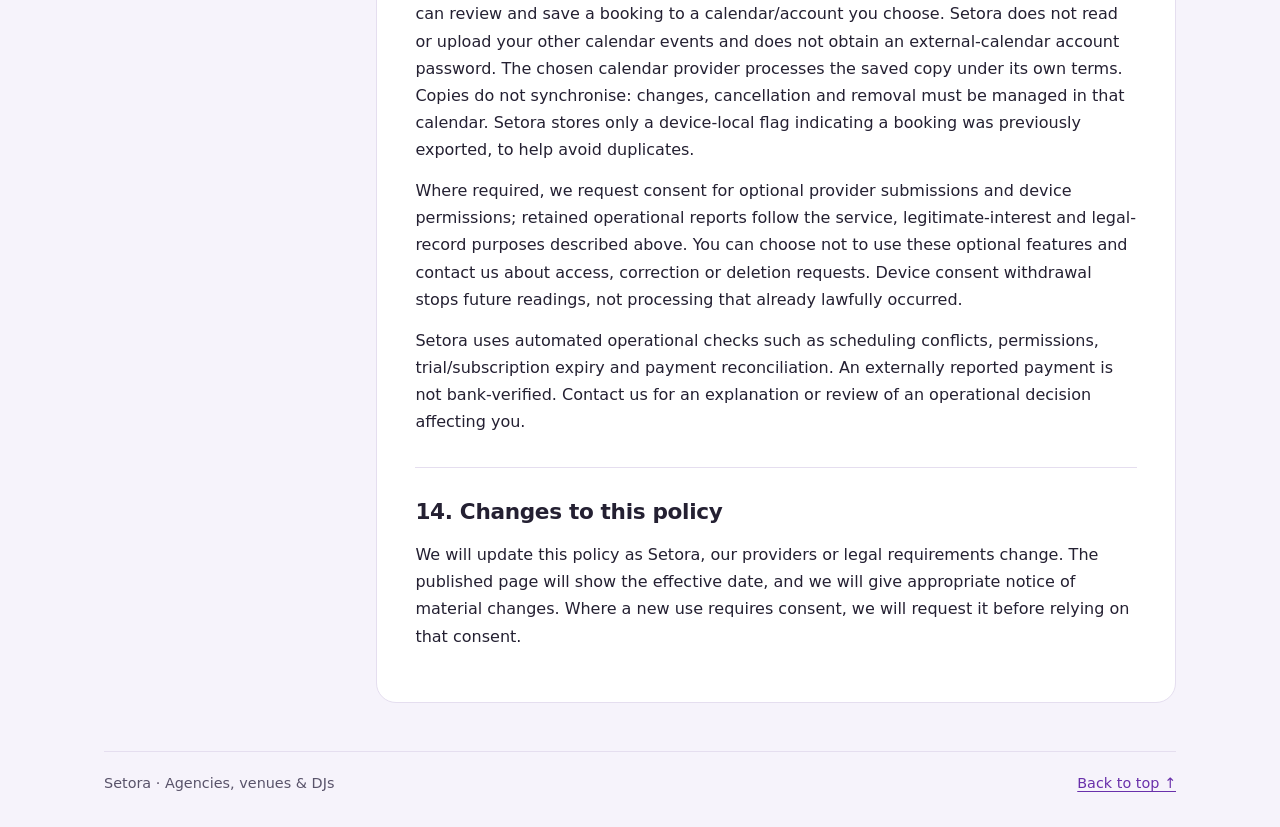
==== commit 0c7fb7d5: "Update optional AI, calendar, maps and arrival privacy disclosures" ====
--- a/index.html
+++ b/index.html
@@ -29,11 +29,11 @@
 <p class="eyebrow">Privacy &amp; your information</p>
 <h1>Privacy policy</h1>
 <p class="intro">How we handle information when you use Setora to connect agencies, venues and DJs, organise bookings and manage business records.</p>
-<p class="updated">Last updated 29 October 2026 · For users aged 18 and over</p>
+<p class="updated">Last updated 8 November 2026 · For users aged 18 and over</p>
 </div>
 <div class="layout">
 <nav aria-label="Policy contents"><h2>On this page</h2><ol><li><a href="#section-1">1. Who we are</a></li><li><a href="#section-2">2. Information we collect</a></li><li><a href="#section-3">3. Why we use information</a></li><li><a href="#section-4">4. Who can see your information</a></li><li><a href="#section-5">5. Payments, subscriptions and external arrangements</a></li><li><a href="#section-6">6. Notifications and information on your device</a></li><li><a href="#section-7">7. Retention and deletion</a></li><li><a href="#section-8">8. Storage and international transfers</a></li><li><a href="#section-9">9. Your choices and rights</a></li><li><a href="#section-10">10. Complaints</a></li><li><a href="#section-11">11. Security</a></li><li><a href="#section-12">12. Age eligibility</a></li><li><a href="#section-13">13. Planned features and automated checks</a></li><li><a href="#section-14">14. Changes to this policy</a></li></ol></nav>
-<main id="policy" tabindex="-1"><article aria-label="Setora privacy policy"><p><strong>Last updated: 29 October 2026.</strong></p><p>This policy covers the Setora app and its related services. Some features, including subscriptions and external-payment tools, may be introduced in stages; the relevant sections explain how information is handled when those features are available to you.</p><section id="section-1" aria-labelledby="section-1-heading"><h2 id="section-1-heading">1. Who we are</h2><p>Setora is a booking and business-management platform connecting DJ agencies, venues and DJs. It supports accounts, recruitment, requests, quotes, event calendars, assignments, messaging, contracts, notifications and payment administration.</p><p>Setora is operated by <strong>Setora</strong>, at <strong>63 Dashwood Avenue, High Wycombe, HP12 3DZ, United Kingdom</strong>. In this policy, “we”, “us” and “our” refer to that operator.</p><p><strong>Privacy contact:</strong> <a href="mailto:info@idyents.co.uk">info@idyents.co.uk</a><br><strong>General support:</strong> <a href="mailto:info@idyents.co.uk">info@idyents.co.uk</a></p><p>We handle personal information under the UK GDPR, the Data Protection Act 2018, as amended, and other applicable UK data-protection and electronic-communications law.</p><p>We are responsible as controller for information we use to run, secure and administer Setora. An agency or venue may separately be a controller for its recruitment, event, contractual and business records. Where we process information solely on an organisation’s instructions, our role and obligations must be set out in the applicable data-processing agreement. Contact us if you are unsure which organisation handles a particular request.</p></section><section id="section-2" aria-labelledby="section-2-heading"><h2 id="section-2-heading">2. Information we collect</h2><p>The information depends on your role and the features you use:</p><ul><li><strong>Account and identity details:</strong> names, email addresses, account identifiers, roles, authentication/recovery information and name-change history. Authentication is handled through Supabase; other agencies or venues cannot view your password.</li><li><strong>Business and DJ profiles:</strong> agency/venue names, addresses and contact details; DJ stage names, biographies, locations, genres, equipment, professional links, rates, availability and marketplace visibility settings.</li><li><strong>Bookings and events:</strong> requests, dates/times, venue details, quotes, amounts/deposits, invoices, DJ offers, acceptances/declines, assignments, contractual records, approvals, changes and cancellations.</li><li><strong>Communications and uploads:</strong> messages, event descriptions, flyers, uploaded photographs and information supplied in support requests or disputes.</li><li><strong>Payment and subscription records:</strong> payment amounts/currencies, fees, payment/refund status, provider references, Stripe-connected-account identifiers and onboarding status; Apple product/transaction identifiers, purchase environment, expiry and revocation information, and an agency-linked purchase token.</li><li><strong>External payment reports and evidence:</strong> invoice responses, reported payments/refunds, references or explanations, who reported them and when, and supporting PDF/image files you choose to upload. These files may contain bank or other personal information.</li><li><strong>Device and service information:</strong> push-notification tokens and environment, notification permissions/preferences and delivery/read state, app settings, access/security/audit records and technical request information, such as IP addresses and timestamps, processed by our infrastructure providers.</li></ul><p>We obtain information from you, other authorised users or organisations you work with, our service providers and your use of Setora. For example, an agency may invite you, issue a quote or enter booking information before you open the relevant record.</p><p>Please upload only information you are entitled to share. Redact unrelated transactions, full payment-card numbers and unnecessary personal details from payment evidence. Do not use booking notes or messages to submit medical records, identity documents or other sensitive information unrelated to the service.</p></section><section id="section-3" aria-labelledby="section-3-heading"><h2 id="section-3-heading">3. Why we use information</h2><div class="table-wrap" tabindex="0" role="region" aria-label="Purposes and lawful bases"><table><thead><tr><th scope="col">Purpose</th><th scope="col">Lawful basis we ordinarily rely on</th></tr></thead><tbody><tr><td>Register and authenticate users; deliver and administer the requested account or subscription</td><td>Contract or steps taken at your request before a contract</td></tr><tr><td>Coordinate bookings, recruitment, availability, events, quotes, invoices, assignments and communications</td><td>Contract, or legitimate interests in operating the service for business contacts and participating users</td></tr><tr><td>Process supported payment/refund instructions and verify agency subscription access</td><td>Contract; legal obligation for relevant financial records</td></tr><tr><td>Record external payment evidence and support cancellation/dispute administration</td><td>Contract or legitimate interests in maintaining accurate business records and resolving disagreements</td></tr><tr><td>Protect accounts, prevent fraud/abuse and investigate technical problems</td><td>Legitimate interests in a secure, reliable service; legal obligation where applicable</td></tr><tr><td>Respond to support requests, complaints and data-rights requests</td><td>Contract, legitimate interests or legal obligation, depending on the request</td></tr><tr><td>Keep records required by tax, accounting, regulatory or legal proceedings</td><td>Legal obligation, or legitimate interests in establishing, exercising or defending legal claims</td></tr><tr><td>Send optional marketing, if introduced</td><td>Consent where required by law; registration is not treated as marketing consent</td></tr></tbody></table></div><p>Where an organisation, rather than you personally, contracts for Setora, our use of its staff or contacts’ information will ordinarily rely on the relevant legitimate interests rather than treating everyone as a party to that contract. We consider those interests against people’s rights and expectations.</p><p>You can withdraw consent where a feature relies on it. This does not affect processing that was lawful before withdrawal. An iOS permission is a device control; it does not replace the need for an appropriate data-protection lawful basis.</p></section><section id="section-4" aria-labelledby="section-4-heading"><h2 id="section-4-heading">4. Who can see your information</h2><p>Authorised agencies, venues, DJs and staff can access the information appropriate to their workspace, role and participation in a booking, event or conversation. DJ profile visibility follows the available marketplace and contact-sharing settings. Creating an account does not automatically make all your information public.</p><p>External payment evidence is private storage, not a public link. Before it is attached to an invoice-completion report, the uploader has access to their uploaded file. Once linked, the evidence is available to authorised agency finance readers and venue members with access to that invoice. It is not automatically shared with unrelated agencies, venues or DJs.</p><p>Permitted platform administration/support users may access information where necessary for their duties, such as investigating a problem or reviewing an escalated dispute. Agencies and venues remain responsible for their own lawful use and any copies they make.</p><p>Our principal service providers include:</p><ul><li><strong>Supabase:</strong> authentication, database, private file storage and backend functions.</li><li><strong>Stripe:</strong> supported booking checkout, connected payment accounts, payment/refund processing and related financial status.</li><li><strong>Apple:</strong> App Store subscription purchasing/verification and Apple Push Notification service delivery on iOS.</li><li><strong>GitHub Pages:</strong> hosting this public privacy-policy page. GitHub may process connection/request information, such as IP addresses, when you open it.</li></ul><p>These providers may act as processors or independent controllers for different activities. Their own privacy information also applies: <a href="https://supabase.com/privacy">Supabase</a>, <a href="https://stripe.com/privacy">Stripe</a> and <a href="https://www.apple.com/legal/privacy/">Apple</a> and <a href="https://docs.github.com/en/site-policy/privacy-policies/github-general-privacy-statement">GitHub</a>.</p><p>We may also disclose information to necessary hosting/operations providers, professional advisers, authorities where lawfully required, or a successor in a lawful business transfer, with appropriate protections.</p><p>We do not sell personal information. The current native application does not use advertising identifiers, advertising SDKs or cross-app advertising tracking.</p></section><section id="section-5" aria-labelledby="section-5-heading"><h2 id="section-5-heading">5. Payments, subscriptions and external arrangements</h2><p><strong>Booking payments processed through Stripe:</strong> Stripe handles the payment-entry process. Setora receives references, amounts, status and related information needed to administer the booking. Our payment integration does not collect full payment-card numbers or card security codes into Setora’s own payment fields.</p><p><strong>Apple agency subscriptions:</strong> when enabled, Apple processes the subscription purchase. Setora verifies the product, transaction, agency association, expiry and revocation information to decide whether that agency has access. We do not receive your Apple Account password or full payment-card details. An agency trial is recorded against that agency so that changing a setting does not restart it. Deleting Setora or your Setora account does not itself cancel an Apple subscription; manage it through Apple’s subscription settings.</p><p><strong>Payments outside Setora:</strong> an agency or venue may report payment completion, upload supporting evidence and record a refund arranged independently. “Reported paid externally” means a user has made that report; it is not confirmation by a bank, Setora or Stripe. Setora does not automatically charge, refund, hold or transfer those external funds. The relevant agency/venue and any external payment provider may separately handle information under their own policies.</p><p>We use relevant cancellation, approval and dispute records to administer the supported workflow and prevent inconsistent or duplicate actions. Information submitted in a dispute may be made available to the relevant authorised parties and, where applicable, platform reviewers. This policy is not a replacement for the booking, subscription or cancellation terms.</p></section><section id="section-6" aria-labelledby="section-6-heading"><h2 id="section-6-heading">6. Notifications and information on your device</h2><p>Setora can send booking, message, account, payment and other service notifications. You can manage the available notification categories in Setora and device permissions in iOS. Depending on your lock-screen settings, notification previews may be visible to someone with access to your device. Necessary account/security communications may still be sent where appropriate.</p><p>Sign-in tokens are stored using the device’s protected credential storage. Setora also stores preferences and notification state on the device.</p><p>Selected previously loaded bookings, calendars, assignment information and flyers may be stored in an encrypted, account-scoped offline cache. Cached entries are unavailable once they are seven days old and are removed when accessed after expiry; storage limits may remove them sooner. The cache is cleared when the app clears or replaces the relevant local session. Some device preferences and notification identifiers have separate lifecycles.</p><p>External payment evidence is not added to this offline-viewing cache. If you explicitly save a quote, invoice, receipt or evidence file to Files, share it or take a screenshot, that separate copy remains under your control and the policies of any storage/sharing service you choose. Removing a Setora record does not erase those copies or copies held lawfully by another party.</p></section><section id="section-7" aria-labelledby="section-7-heading"><h2 id="section-7-heading">7. Retention and deletion</h2><p>We keep information for as long as necessary for the purposes described in this policy, taking account of the record type, active services, legal obligations, disputes and the need to establish or defend claims. We do not apply one universal retention period to every record.</p><ul><li><strong>Accounts and profiles:</strong> kept while needed to operate the account and associated services. Following approved account deletion, sign-in access is removed and relevant profile information is deleted or anonymised, subject to retained records described below.</li><li><strong>Withdrawn or declined unused quotes:</strong> eligible quotes with no booking or checkout/payment links enter a 30-day holding period. Scheduled cleanup then removes the eligible quote content and associated quote detail/history, leaving minimal deletion metadata. This is not an immediate-delete guarantee at the exact deadline.</li><li><strong>Financially linked quotes, bookings, invoices, reports, evidence and contracts:</strong> not covered by that 30-day bin. Records may remain where needed for the contractual relationship, accounts/tax requirements, fraud prevention, disputes or legal claims. Applicable periods depend on the operator, organisation and record type.</li><li><strong>Messages, notifications, audit, security and support records:</strong> retained according to the continuing service, investigation, accountability or legal need for each category. Some notifications and membership information are removed during account closure; closing an account does not necessarily remove shared business records or messages already received by others.</li><li><strong>Offline cache:</strong> follows the seven-day access limit described above. User-exported copies have their own lifecycle.</li><li><strong>Backups:</strong> where provider backups contain deleted information, it may remain in protected backups until the applicable backup cycle expires. If a backup is restored, necessary deletion restrictions must be reapplied.</li></ul><p>When deciding whether a record is still needed, we consider whether the booking or contractual relationship is continuing, whether a payment, refund, complaint or dispute remains unresolved, which statutory accounting/tax periods apply, and whether a relevant legal claim can still be brought or must be defended. A legal hold can delay deletion. Contact us for information about the criteria applicable to a particular record.</p><p>Hiding a quote from your own list does not delete the shared quote. Restoring a list entry does not reverse another party’s refusal or reactivate a withdrawn financial obligation.</p></section><section id="section-8" aria-labelledby="section-8-heading"><h2 id="section-8-heading">8. Storage and international transfers</h2><p>Our providers may process information in the UK and other countries. A UK database location alone does not mean that provider support, subprocessors, payments, notifications or backups all stay in the UK.</p><p>Where a restricted international transfer is required, the relevant lawful arrangement must apply, such as UK adequacy regulations or appropriate contractual safeguards, including the UK International Data Transfer Agreement or UK Addendum where applicable, with required assessments and supplementary protections. You may contact us for information about the safeguards relevant to your data.</p></section><section id="section-9" aria-labelledby="section-9-heading"><h2 id="section-9-heading">9. Your choices and rights</h2><p>Depending on the circumstances and applicable law, you can request access to your personal information, correction, deletion, restriction or portability, and object to processing, including where we rely on legitimate interests. You can withdraw consent where consent is the basis for the relevant use. Applicable rights concerning solely automated decisions also remain available.</p><p>Contact <strong>info@idyents.co.uk</strong> to make a request. We may ask for information reasonably needed to confirm your identity or understand the request. We normally respond within one month, subject to applicable legal timing rules and permitted extensions; we will explain any extension or restriction. We do not normally charge for exercising these rights, although the law permits charges or refusal in limited circumstances.</p><p>You can request account deletion under <strong>Account &amp; Privacy</strong> in Setora. The app requires reauthentication and confirmation. Active bookings/events or ownership responsibilities may require replacement, cancellation or handover before the normal account-closure workflow can finish safely. You can still make a data-protection request by contacting us, including if you cannot sign in; the app workflow does not remove your statutory rights.</p><p>An agency or venue may need to handle a request concerning records for which it is independently responsible. We will explain our role and help identify the appropriate contact where possible.</p></section><section id="section-10" aria-labelledby="section-10-heading"><h2 id="section-10-heading">10. Complaints</h2><p>Contact <strong>info@idyents.co.uk</strong> if you are concerned about our use of personal information. You can also complain to the UK Information Commissioner’s Office at <a href="https://ico.org.uk/make-a-complaint/">ico.org.uk/make-a-complaint</a> or another competent supervisory authority. You do not have to complete our internal complaint process before contacting the regulator.</p></section><section id="section-11" aria-labelledby="section-11-heading"><h2 id="section-11-heading">11. Security</h2><p>We use measures including encrypted transport, protected credential storage, role-based access controls, server-side permission checks, private storage, audit records and encrypted offline copies. No system can guarantee absolute security. Keep account credentials private and report suspected unauthorised access through <strong>info@idyents.co.uk</strong>.</p></section><section id="section-12" aria-labelledby="section-12-heading"><h2 id="section-12-heading">12. Age eligibility</h2><p>Setora is intended for professional DJ, venue and agency operations. You must be <strong>18 or over</strong> to create or use a Setora account. Setora is not intended for children under 18. An App Store content age rating does not replace this eligibility rule. If we learn that someone under 18 has created an account or supplied personal information, we will investigate and take appropriate steps to restrict access and remove information where appropriate, subject to any records we must lawfully retain. Please contact <a href="mailto:info@idyents.co.uk">info@idyents.co.uk</a> if you have a concern.</p></section><section id="section-13" aria-labelledby="section-13-heading"><h2 id="section-13-heading">13. Planned features and automated checks</h2><p>The current build does not operate GPS check-in/background location tracking, external-calendar account synchronisation or an enabled third-party AI generation/recommendation service. Availability entries and profile locations entered by users are different from collecting device GPS location.</p><p>Before introducing those features, we will explain the new information collected, purpose, relevant provider, sharing, retention, permissions and user controls, and obtain consent where required. Any materially different data use will be reflected in updated notices before collection.</p><p>Setora uses automated operational checks, for example scheduling-conflict detection, access permissions, trial/subscription expiry and payment-status reconciliation. An externally reported payment is not automatically bank-verified, and an AI suggestion does not authorise a payment. Contact us if you need an explanation or review of a decision affecting you.</p></section><section id="section-14" aria-labelledby="section-14-heading"><h2 id="section-14-heading">14. Changes to this policy</h2><p>We will update this policy as Setora, our providers or legal requirements change. The published page will show the effective date, and we will give appropriate notice of material changes. Where a new use requires consent, we will request it before relying on that consent.</p></section></article></main>
+<main id="policy" tabindex="-1"><article aria-label="Setora privacy policy"><p><strong>Last updated: 8 November 2026.</strong></p><p>This policy covers the Setora app and its related services. Some features, including subscriptions and external-payment tools, may be introduced in stages; the relevant sections explain how information is handled when those features are available to you.</p><section id="section-1" aria-labelledby="section-1-heading"><h2 id="section-1-heading">1. Who we are</h2><p>Setora is a booking and business-management platform connecting DJ agencies, venues and DJs. It supports accounts, recruitment, requests, quotes, event calendars, assignments, messaging, contracts, notifications and payment administration.</p><p>Setora is operated by <strong>Setora</strong>, at <strong>63 Dashwood Avenue, High Wycombe, HP12 3DZ, United Kingdom</strong>. In this policy, “we”, “us” and “our” refer to that operator.</p><p><strong>Privacy contact:</strong> <a href="mailto:info@idyents.co.uk">info@idyents.co.uk</a><br><strong>General support:</strong> <a href="mailto:info@idyents.co.uk">info@idyents.co.uk</a></p><p>We handle personal information under the UK GDPR, the Data Protection Act 2018, as amended, and other applicable UK data-protection and electronic-communications law.</p><p>We are responsible as controller for information we use to run, secure and administer Setora. An agency or venue may separately be a controller for its recruitment, event, contractual and business records. Where we process information solely on an organisation’s instructions, our role and obligations must be set out in the applicable data-processing agreement. Contact us if you are unsure which organisation handles a particular request.</p></section><section id="section-2" aria-labelledby="section-2-heading"><h2 id="section-2-heading">2. Information we collect</h2><p>The information depends on your role and the features you use:</p><ul><li><strong>Account and identity details:</strong> names, email addresses, account identifiers, roles, authentication/recovery information and name-change history. Authentication is handled through Supabase; other agencies or venues cannot view your password.</li><li><strong>Business and DJ profiles:</strong> agency/venue names, addresses and contact details; DJ stage names, biographies, locations, genres, equipment, professional links, rates, availability and marketplace visibility settings.</li><li><strong>Bookings and events:</strong> requests, dates/times, venue details, quotes, amounts/deposits, invoices, DJ offers, acceptances/declines, assignments, contractual records, approvals, changes and cancellations.</li><li><strong>Communications and uploads:</strong> messages, event descriptions, flyers, uploaded photographs and information supplied in support requests or disputes.</li><li><strong>Payment and subscription records:</strong> payment amounts/currencies, fees, payment/refund status, provider references, Stripe-connected-account identifiers and onboarding status; Apple product/transaction identifiers, purchase environment, expiry and revocation information, and an agency-linked purchase token.</li><li><strong>External payment reports and evidence:</strong> invoice responses, reported payments/refunds, references or explanations, who reported them and when, and supporting PDF/image files you choose to upload. These files may contain bank or other personal information.</li><li><strong>Device and service information:</strong> push-notification tokens and environment, notification permissions/preferences and delivery/read state, app settings, access/security/audit records and technical request information, such as IP addresses and timestamps, processed by our infrastructure providers.</li></ul><p>We obtain information from you, other authorised users or organisations you work with, our service providers and your use of Setora. For example, an agency may invite you, issue a quote or enter booking information before you open the relevant record.</p><p>Please upload only information you are entitled to share. Redact unrelated transactions, full payment-card numbers and unnecessary personal details from payment evidence. Do not use booking notes or messages to submit medical records, identity documents or other sensitive information unrelated to the service.</p></section><section id="section-3" aria-labelledby="section-3-heading"><h2 id="section-3-heading">3. Why we use information</h2><div class="table-wrap" tabindex="0" role="region" aria-label="Purposes and lawful bases"><table><thead><tr><th scope="col">Purpose</th><th scope="col">Lawful basis we ordinarily rely on</th></tr></thead><tbody><tr><td>Register and authenticate users; deliver and administer the requested account or subscription</td><td>Contract or steps taken at your request before a contract</td></tr><tr><td>Coordinate bookings, recruitment, availability, events, quotes, invoices, assignments and communications</td><td>Contract, or legitimate interests in operating the service for business contacts and participating users</td></tr><tr><td>Process supported payment/refund instructions and verify agency subscription access</td><td>Contract; legal obligation for relevant financial records</td></tr><tr><td>Record external payment evidence and support cancellation/dispute administration</td><td>Contract or legitimate interests in maintaining accurate business records and resolving disagreements</td></tr><tr><td>Protect accounts, prevent fraud/abuse and investigate technical problems</td><td>Legitimate interests in a secure, reliable service; legal obligation where applicable</td></tr><tr><td>Respond to support requests, complaints and data-rights requests</td><td>Contract, legitimate interests or legal obligation, depending on the request</td></tr><tr><td>Keep records required by tax, accounting, regulatory or legal proceedings</td><td>Legal obligation, or legitimate interests in establishing, exercising or defending legal claims</td></tr><tr><td>Send optional marketing, if introduced</td><td>Consent where required by law; registration is not treated as marketing consent</td></tr></tbody></table></div><p>Where an organisation, rather than you personally, contracts for Setora, our use of its staff or contacts’ information will ordinarily rely on the relevant legitimate interests rather than treating everyone as a party to that contract. We consider those interests against people’s rights and expectations.</p><p>You can withdraw consent where a feature relies on it. This does not affect processing that was lawful before withdrawal. An iOS permission is a device control; it does not replace the need for an appropriate data-protection lawful basis.</p></section><section id="section-4" aria-labelledby="section-4-heading"><h2 id="section-4-heading">4. Who can see your information</h2><p>Authorised agencies, venues, DJs and staff can access the information appropriate to their workspace, role and participation in a booking, event or conversation. DJ profile visibility follows the available marketplace and contact-sharing settings. Creating an account does not automatically make all your information public.</p><p>External payment evidence is private storage, not a public link. Before it is attached to an invoice-completion report, the uploader has access to their uploaded file. Once linked, the evidence is available to authorised agency finance readers and venue members with access to that invoice. It is not automatically shared with unrelated agencies, venues or DJs.</p><p>Permitted platform administration/support users may access information where necessary for their duties, such as investigating a problem or reviewing an escalated dispute. Agencies and venues remain responsible for their own lawful use and any copies they make.</p><p>Our principal service providers include:</p><ul><li><strong>Supabase:</strong> authentication, database, private file storage and backend functions.</li><li><strong>Stripe:</strong> supported booking checkout, connected payment accounts, payment/refund processing and related financial status.</li><li><strong>Apple:</strong> App Store subscription purchasing/verification, Apple Push Notification service delivery, user-requested Maps searches/directions and the optional device-calendar editor.</li><li><strong>OpenAI:</strong> optional, user-reviewed AI draft generation and DJ suggestions through its API when enabled.</li><li><strong>GitHub Pages:</strong> hosting this public privacy-policy page. GitHub may process connection/request information, such as IP addresses, when you open it.</li></ul><p>These providers may act as processors or independent controllers for different activities. Their own privacy information also applies: <a href="https://supabase.com/privacy">Supabase</a>, <a href="https://stripe.com/privacy">Stripe</a> and <a href="https://www.apple.com/legal/privacy/">Apple</a> and <a href="https://docs.github.com/en/site-policy/privacy-policies/github-general-privacy-statement">GitHub</a> and <a href="https://openai.com/enterprise-privacy/">OpenAI business privacy</a>.</p><p>We may also disclose information to necessary hosting/operations providers, professional advisers, authorities where lawfully required, or a successor in a lawful business transfer, with appropriate protections.</p><p>We do not sell personal information. The current native application does not use advertising identifiers, advertising SDKs or cross-app advertising tracking.</p></section><section id="section-5" aria-labelledby="section-5-heading"><h2 id="section-5-heading">5. Payments, subscriptions and external arrangements</h2><p><strong>Booking payments processed through Stripe:</strong> Stripe handles the payment-entry process. Setora receives references, amounts, status and related information needed to administer the booking. Our payment integration does not collect full payment-card numbers or card security codes into Setora’s own payment fields.</p><p><strong>Apple agency subscriptions:</strong> when enabled, Apple processes the subscription purchase. Setora verifies the product, transaction, agency association, expiry and revocation information to decide whether that agency has access. We do not receive your Apple Account password or full payment-card details. An agency trial is recorded against that agency so that changing a setting does not restart it. Deleting Setora or your Setora account does not itself cancel an Apple subscription; manage it through Apple’s subscription settings.</p><p><strong>Payments outside Setora:</strong> an agency or venue may report payment completion, upload supporting evidence and record a refund arranged independently. “Reported paid externally” means a user has made that report; it is not confirmation by a bank, Setora or Stripe. Setora does not automatically charge, refund, hold or transfer those external funds. The relevant agency/venue and any external payment provider may separately handle information under their own policies.</p><p>We use relevant cancellation, approval and dispute records to administer the supported workflow and prevent inconsistent or duplicate actions. Information submitted in a dispute may be made available to the relevant authorised parties and, where applicable, platform reviewers. This policy is not a replacement for the booking, subscription or cancellation terms.</p></section><section id="section-6" aria-labelledby="section-6-heading"><h2 id="section-6-heading">6. Notifications and information on your device</h2><p>Setora can send booking, message, account, payment and other service notifications. You can manage the available notification categories in Setora and device permissions in iOS. Depending on your lock-screen settings, notification previews may be visible to someone with access to your device. Necessary account/security communications may still be sent where appropriate.</p><p>Sign-in tokens are stored using the device’s protected credential storage. Setora also stores preferences and notification state on the device.</p><p>Selected previously loaded bookings, calendars, assignment information and flyers may be stored in an encrypted, account-scoped offline cache. Cached entries are unavailable once they are seven days old and are removed when accessed after expiry; storage limits may remove them sooner. The cache is cleared when the app clears or replaces the relevant local session. Some device preferences and notification identifiers have separate lifecycles.</p><p>External payment evidence is not added to this offline-viewing cache. If you explicitly save a quote, invoice, receipt or evidence file to Files, share it or take a screenshot, that separate copy remains under your control and the policies of any storage/sharing service you choose. Removing a Setora record does not erase those copies or copies held lawfully by another party.</p></section><section id="section-7" aria-labelledby="section-7-heading"><h2 id="section-7-heading">7. Retention and deletion</h2><p>We keep information for as long as necessary for the purposes described in this policy, taking account of the record type, active services, legal obligations, disputes and the need to establish or defend claims. We do not apply one universal retention period to every record.</p><ul><li><strong>Accounts and profiles:</strong> kept while needed to operate the account and associated services. Following approved account deletion, sign-in access is removed and relevant profile information is deleted or anonymised, subject to retained records described below.</li><li><strong>Withdrawn or declined unused quotes:</strong> eligible quotes with no booking or checkout/payment links enter a 30-day holding period. Scheduled cleanup then removes the eligible quote content and associated quote detail/history, leaving minimal deletion metadata. This is not an immediate-delete guarantee at the exact deadline.</li><li><strong>Financially linked quotes, bookings, invoices, reports, evidence and contracts:</strong> not covered by that 30-day bin. Records may remain where needed for the contractual relationship, accounts/tax requirements, fraud prevention, disputes or legal claims. Applicable periods depend on the operator, organisation and record type.</li><li><strong>Messages, notifications, audit, security and support records:</strong> retained according to the continuing service, investigation, accountability or legal need for each category. Some notifications and membership information are removed during account closure; closing an account does not necessarily remove shared business records or messages already received by others.</li><li><strong>Offline cache:</strong> follows the seven-day access limit described above. User-exported copies have their own lifecycle.</li><li><strong>Backups:</strong> where provider backups contain deleted information, it may remain in protected backups until the applicable backup cycle expires. If a backup is restored, necessary deletion restrictions must be reapplied.</li></ul><p>When deciding whether a record is still needed, we consider whether the booking or contractual relationship is continuing, whether a payment, refund, complaint or dispute remains unresolved, which statutory accounting/tax periods apply, and whether a relevant legal claim can still be brought or must be defended. A legal hold can delay deletion. Contact us for information about the criteria applicable to a particular record.</p><p>Hiding a quote from your own list does not delete the shared quote. Restoring a list entry does not reverse another party’s refusal or reactivate a withdrawn financial obligation.</p></section><section id="section-8" aria-labelledby="section-8-heading"><h2 id="section-8-heading">8. Storage and international transfers</h2><p>Our providers may process information in the UK and other countries. A UK database location alone does not mean that provider support, subprocessors, payments, notifications or backups all stay in the UK.</p><p>Where a restricted international transfer is required, the relevant lawful arrangement must apply, such as UK adequacy regulations or appropriate contractual safeguards, including the UK International Data Transfer Agreement or UK Addendum where applicable, with required assessments and supplementary protections. You may contact us for information about the safeguards relevant to your data.</p></section><section id="section-9" aria-labelledby="section-9-heading"><h2 id="section-9-heading">9. Your choices and rights</h2><p>Depending on the circumstances and applicable law, you can request access to your personal information, correction, deletion, restriction or portability, and object to processing, including where we rely on legitimate interests. You can withdraw consent where consent is the basis for the relevant use. Applicable rights concerning solely automated decisions also remain available.</p><p>Contact <strong>info@idyents.co.uk</strong> to make a request. We may ask for information reasonably needed to confirm your identity or understand the request. We normally respond within one month, subject to applicable legal timing rules and permitted extensions; we will explain any extension or restriction. We do not normally charge for exercising these rights, although the law permits charges or refusal in limited circumstances.</p><p>You can request account deletion under <strong>Account &amp; Privacy</strong> in Setora. The app requires reauthentication and confirmation. Active bookings/events or ownership responsibilities may require replacement, cancellation or handover before the normal account-closure workflow can finish safely. You can still make a data-protection request by contacting us, including if you cannot sign in; the app workflow does not remove your statutory rights.</p><p>An agency or venue may need to handle a request concerning records for which it is independently responsible. We will explain our role and help identify the appropriate contact where possible.</p></section><section id="section-10" aria-labelledby="section-10-heading"><h2 id="section-10-heading">10. Complaints</h2><p>Contact <strong>info@idyents.co.uk</strong> if you are concerned about our use of personal information. You can also complain to the UK Information Commissioner’s Office at <a href="https://ico.org.uk/make-a-complaint/">ico.org.uk/make-a-complaint</a> or another competent supervisory authority. You do not have to complete our internal complaint process before contacting the regulator.</p></section><section id="section-11" aria-labelledby="section-11-heading"><h2 id="section-11-heading">11. Security</h2><p>We use measures including encrypted transport, protected credential storage, role-based access controls, server-side permission checks, private storage, audit records and encrypted offline copies. No system can guarantee absolute security. Keep account credentials private and report suspected unauthorised access through <strong>info@idyents.co.uk</strong>.</p></section><section id="section-12" aria-labelledby="section-12-heading"><h2 id="section-12-heading">12. Age eligibility</h2><p>Setora is intended for professional DJ, venue and agency operations. You must be <strong>18 or over</strong> to create or use a Setora account. Setora is not intended for children under 18. An App Store content age rating does not replace this eligibility rule. If we learn that someone under 18 has created an account or supplied personal information, we will investigate and take appropriate steps to restrict access and remove information where appropriate, subject to any records we must lawfully retain. Please contact <a href="mailto:info@idyents.co.uk">info@idyents.co.uk</a> if you have a concern.</p></section><section id="section-13" aria-labelledby="section-13-heading"><h2 id="section-13-heading">13. Optional AI, maps, calendar and arrival features</h2><p>Availability depends on your app version and operator configuration. These features are optional; normal booking tools remain available without AI or device location access.</p><p><strong>AI drafts and DJ suggestions:</strong> when enabled, an authorised agency manager can review a scheduling summary and choose to send it, with their instructions, to OpenAI’s API. The summary may contain venue/event details, dates/times, genres and equipment. Candidate DJ codes and genres are used for suggestions; names, account identifiers, contact details, payment records, private freeform requirements and raw GPS readings are excluded from the provider summary. Do not type passwords, bank details or sensitive personal information into AI instructions. Setora does not save generated prompts/outputs as server business records; limited account/agency/task/request/time metadata supports usage limits and security. If you copy a draft and later send or save it, that content follows the normal message, quote or document workflow. OpenAI processes submitted data under its applicable API terms and data controls; provider retention and international processing must be considered separately from Setora’s storage. AI may be wrong, and no draft or suggestion sends a message, assigns a DJ or authorises a price, payment or contractual change automatically.</p><p><strong>Venue maps and directions:</strong> a venue or agency manager may search Apple Maps, review a venue pin and save its business location for directions and arrival checks. Search terms are sent to Apple Maps. Opening directions uses Apple Maps and its own privacy/permission settings.</p><p><strong>Optional GPS arrival reports:</strong> only a confirmed assigned DJ can choose to use a single device-location reading near the booked time. With their permission, the coordinates, accuracy and reading time are sent to Setora’s backend to check proximity to the configured venue pin. Raw phone coordinates are not retained in Setora’s arrival tables. The report retains the DJ/booking association, method, proximity result, note and report time; the assigned DJ and authorised agency managers can review it. A manual report with a reason is available if location permission or a suitable reading is unavailable. Setora does not operate background location tracking. Reports do not verify performance, guarantee attendance or authorise payment. You can decline the permission or change it in iPhone Settings; this does not automatically erase an existing business report retained for the purposes described in this policy.</p><p><strong>Calendar copies:</strong> choosing Add to phone calendar opens Apple’s event editor so you can review and save a booking to a calendar/account you choose. Setora does not read or upload your other calendar events and does not obtain an external-calendar account password. The chosen calendar provider processes the saved copy under its own terms. Copies do not synchronise: changes, cancellation and removal must be managed in that calendar. Setora stores only a device-local flag indicating a booking was previously exported, to help avoid duplicates.</p><p>Where required, we request consent for optional provider submissions and device permissions; retained operational reports follow the service, legitimate-interest and legal-record purposes described above. You can choose not to use these optional features and contact us about access, correction or deletion requests. Device consent withdrawal stops future readings, not processing that already lawfully occurred.</p><p>Setora uses automated operational checks such as scheduling conflicts, permissions, trial/subscription expiry and payment reconciliation. An externally reported payment is not bank-verified. Contact us for an explanation or review of an operational decision affecting you.</p></section><section id="section-14" aria-labelledby="section-14-heading"><h2 id="section-14-heading">14. Changes to this policy</h2><p>We will update this policy as Setora, our providers or legal requirements change. The published page will show the effective date, and we will give appropriate notice of material changes. Where a new use requires consent, we will request it before relying on that consent.</p></section></article></main>
 </div>
 <footer><div class="footer-inner"><span>Setora · Agencies, venues &amp; DJs</span><a href="#top">Back to top ↑</a></div></footer>
 </body>
